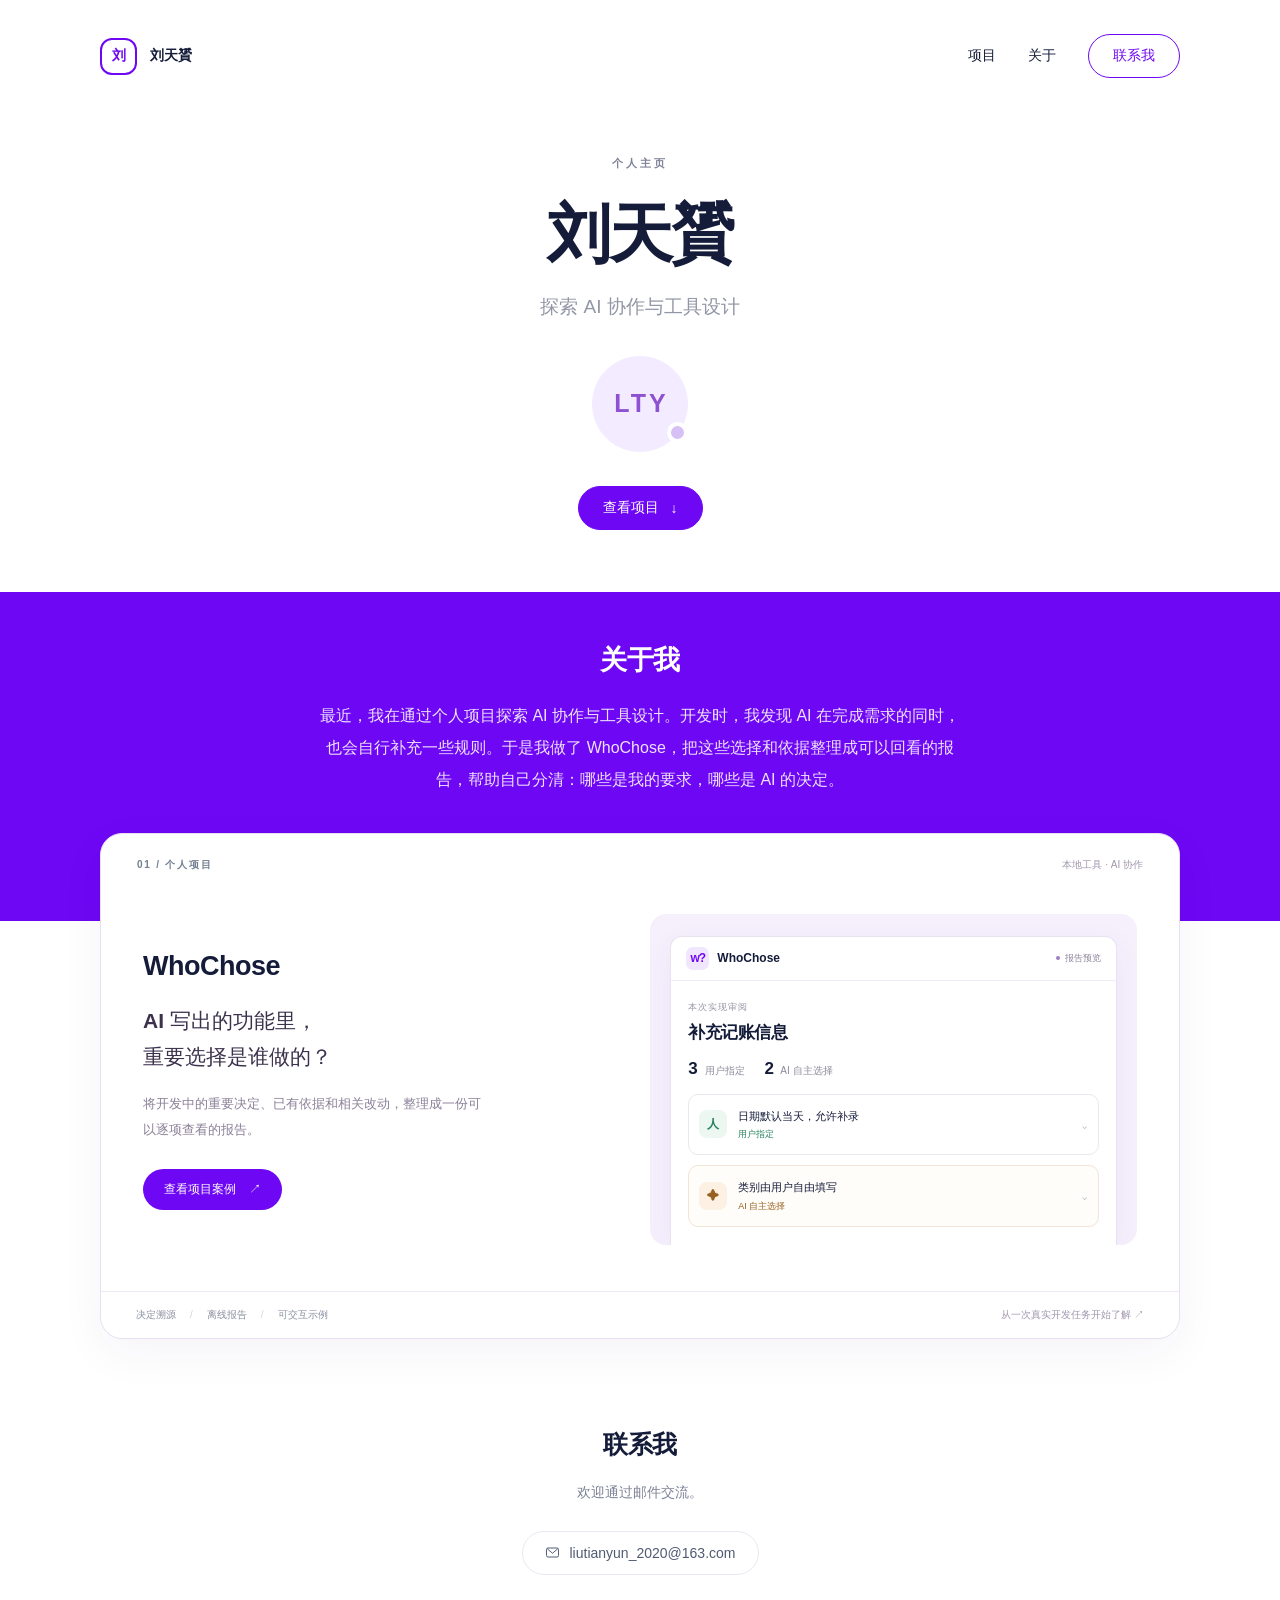
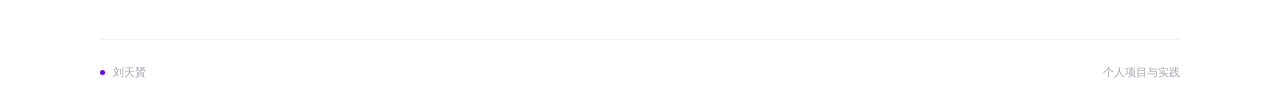
==== index.html @ 303bd534 "Remove redundant case report shortcuts" ====
<!doctype html>
<html lang="zh-CN"><head><meta charset="utf-8">
<meta name="viewport" content="width=device-width,initial-scale=1">
<meta name="description" content="刘天贇的个人项目与实践：探索 AI 协作与工具设计。">
<meta name="theme-color" content="#6e07f3"><title>刘天贇｜个人项目与实践</title>
<style>body{margin:0}[data-portfolio-view][hidden]{display:none!important}
:root{ --purple:#6e07f3; --ink:#141c3a; --muted:#7d8296; --line:#e8eaf1; --soft:#f6f5fb; }
.portfolio-home *{ box-sizing:border-box; }
html{ scroll-behavior:smooth; scroll-padding-top:28px; }
.portfolio-home{ margin:0; background:#fff; color:var(--ink); font-family:Inter,"Segoe UI","Microsoft YaHei",sans-serif; -webkit-font-smoothing:antialiased; }
.portfolio-home a{ color:inherit; text-decoration:none; }
.portfolio-home button{ font:inherit; }
.portfolio-home a:focus-visible{ outline:3px solid #b388ff; outline-offset:6px; }
.portfolio-home .shell{ width:min(1080px,calc(100% - 64px)); margin-inline:auto; }
.portfolio-home .header{ height:112px; display:flex; align-items:center; justify-content:space-between; }
.portfolio-home .identity{ display:flex; align-items:center; gap:13px; font-size:14px; font-weight:600; }
.portfolio-home .mark{ width:37px; height:37px; border:2px solid var(--purple); border-radius:12px; display:grid; place-items:center; color:var(--purple); }
.portfolio-home .mark svg{ width:22px; height:22px; }
.portfolio-home nav{ display:flex; align-items:center; gap:32px; font-size:14px; }
.portfolio-home nav a:not(.pill):hover{ color:var(--purple); }
.portfolio-home .pill{ display:inline-flex; align-items:center; justify-content:center; gap:12px; padding:12px 24px; border:1.5px solid var(--purple); color:var(--purple); border-radius:999px; font-size:14px; font-weight:500; transition:background .18s,color .18s,transform .18s; }
.portfolio-home a.pill:hover{ background:var(--purple); color:#fff; transform:translateY(-2px); }
.portfolio-home .pill.filled{ background:var(--purple); color:#fff; }
.portfolio-home a.pill.filled:hover{ background:#5804c5; }
.portfolio-home .hero{ text-align:center; padding:44px 0 62px; }
.portfolio-home .eyebrow{ font-size:11px; letter-spacing:3px; color:var(--muted); font-weight:600; }
.portfolio-home h1{ margin:25px 0 17px; font-size:clamp(42px,5vw,64px); line-height:1.2; font-weight:720; letter-spacing:-2px; }
.portfolio-home .hero-sub{ margin:0; font-size:19px; line-height:1.8; color:#9296a5; font-weight:400; }
.portfolio-home .portrait{ width:96px; height:96px; margin:32px auto 0; border-radius:50%; background:#f3ebff; display:grid; place-items:center; position:relative; }
.portfolio-home .portrait-initials{ color:#8d51d1; font-size:25px; font-weight:600; letter-spacing:3px; padding-left:3px; }
.portfolio-home .portrait svg{ width:76px; height:76px; color:#b789ef; }
.portfolio-home .portrait::after{ content:""; width:13px; height:13px; background:#d7c0f6; border:4px solid #fff; border-radius:50%; position:absolute; right:0; bottom:9px; box-sizing:content-box; }
.portfolio-home .micro{ color:#969aab; font-size:11px; letter-spacing:1px; }
.portfolio-home .hero-actions{ display:flex; justify-content:center; align-items:center; gap:14px; margin-top:34px; }
.portfolio-home .text-link{ padding:13px 20px; font-size:14px; color:#60667b; }
.portfolio-home .text-link:hover{ color:var(--purple); }
.portfolio-home .about-band{ background:var(--purple); color:#fff; padding:50px 24px 125px; text-align:center; }
.portfolio-home h2{ font-size:27px; line-height:1.4; font-weight:650; margin:0; letter-spacing:-.5px; }
.portfolio-home .band-note{ color:#eee2ff; margin:20px auto 0; max-width:650px; font-size:16px; line-height:2; text-wrap:pretty; }
.portfolio-home .lines{ display:flex; flex-direction:column; gap:11px; }
.portfolio-home .lines span{ display:block; height:8px; border-radius:8px; background:#e9eaf1; }
.portfolio-home .about-band .lines{ width:min(470px,85%); margin:28px auto 0; align-items:center; gap:12px; }
.portfolio-home .about-band .lines span{ height:7px; background:rgba(255,255,255,.24); }
.portfolio-home .projects{ position:relative; margin-top:-88px; }
.portfolio-home .project-card{ border:1px solid var(--line); border-radius:20px; background:white; overflow:hidden; box-shadow:0 12px 38px rgba(20,28,58,.055); }
.portfolio-home .project-top{ display:flex; justify-content:space-between; align-items:center; padding:25px 32px 21px; }
.portfolio-home .project-kicker{ font-size:11px; letter-spacing:2px; font-weight:600; color:var(--purple); }
.portfolio-home .status{ font-size:11px; color:#9296a5; border:1px solid var(--line); border-radius:20px; padding:6px 12px; }
.portfolio-home .project-stage{ padding:18px 72px 0; background:linear-gradient(180deg,#fff 0%,#f7f4fd 100%); }
.portfolio-home .browser{ background:#fff; border:1px solid #e5dff1; border-radius:12px 12px 0 0; box-shadow:0 0 35px rgba(65,27,115,.04); overflow:hidden; }
.portfolio-home .browser-top{ height:35px; display:flex; align-items:center; gap:5px; padding:0 15px; border-bottom:1px solid #eeebf4; }
.portfolio-home .browser-top i{ width:6px; height:6px; background:#ded9e9; border-radius:50%; }
.portfolio-home .address{ width:28%; height:6px; margin:auto; background:#f0edf6; border-radius:5px; transform:translateX(-12px); }
.portfolio-home .media-placeholder{ height:280px; margin:21px; border:1px dashed #d9d0e9; background:#fcfbfe; border-radius:8px; display:flex; flex-direction:column; align-items:center; justify-content:center; gap:14px; color:#a79ab9; }
.portfolio-home .media-placeholder svg{ width:36px; height:36px; color:#b7a3d0; }
.portfolio-home .media-placeholder span{ font-size:13px; letter-spacing:1px; }
.portfolio-home .project-bottom{ padding:34px 40px 36px; display:grid; grid-template-columns:1fr auto; align-items:center; gap:40px; border-top:1px solid #eeebf4; }
.portfolio-home h3{ font-size:25px; font-weight:620; margin:0 0 19px; color:#71768b; }
.portfolio-home .project-bottom .lines{ max-width:420px; gap:10px; }
.portfolio-home .tags{ display:flex; gap:7px; margin-top:22px; }
.portfolio-home .tag{ width:56px; height:20px; border-radius:5px; background:#f2eef9; }
.portfolio-home .inactive-actions{ display:flex; flex-direction:column; align-items:center; gap:13px; }
.portfolio-home button:disabled{ cursor:default; }
.portfolio-home .inactive-actions .pill{ border-color:#e4d8f5; color:#b79bdc; background:#faf7fe; }
.portfolio-home .inactive-caption{ font-size:11px; color:#a6a9b6; }
.portfolio-home .contact{ padding:88px 24px 64px; text-align:center; }
.portfolio-home .contact h2{ font-size:25px; }
.portfolio-home .contact-note{ margin:18px 0 26px; color:var(--muted); font-size:14px; line-height:1.8; }
.portfolio-home .contact .lines{ max-width:280px; align-items:center; margin:24px auto 28px; }
.portfolio-home .contact-links{ display:flex; justify-content:center; gap:10px; flex-wrap:wrap; }
.portfolio-home .contact-item{ display:flex; align-items:center; gap:10px; color:#505b72; font-size:14px; border:1px solid var(--line); border-radius:999px; padding:13px 22px; transition:color .2s,border-color .2s; overflow-wrap:anywhere; }
.portfolio-home a.contact-item:hover{ color:var(--purple); border-color:#d3b8f4; }
.portfolio-home .contact-item svg{ width:15px; height:15px; }
.portfolio-home footer{ border-top:1px solid #f0eff5; display:flex; justify-content:space-between; align-items:center; padding:25px 0; font-size:11px; color:#a2a5b3; }
.portfolio-home .footer-mark{ display:flex; align-items:center; gap:8px; }
.portfolio-home .dot{ width:5px; height:5px; border-radius:50%; background:var(--purple); }
@media (max-width:680px){.portfolio-home .shell{ width:calc(100% - 36px); }
.portfolio-home .header{ height:86px; }
.portfolio-home .identity{ gap:9px; font-size:12px; }
.portfolio-home .mark{ width:31px; height:31px; border-radius:10px; }
.portfolio-home nav{ gap:18px; font-size:12px; }
.portfolio-home nav .pill{ padding:9px 15px; font-size:12px; }
.portfolio-home nav .about-nav{ display:none; }
.portfolio-home .hero{ padding:42px 0 65px; }
.portfolio-home h1{ letter-spacing:-1px; }
.portfolio-home .hero-sub{ font-size:15px; }
.portfolio-home .portrait{ width:84px; height:84px; margin-top:27px; }
.portfolio-home .portrait-initials{ font-size:22px; }
.portfolio-home .portrait svg{ width:65px; height:65px; }
.portfolio-home .about-band{ padding:42px 22px 104px; }
.portfolio-home .band-note{ font-size:14px; line-height:2; margin-top:17px; }
.portfolio-home h2{ font-size:23px; }
.portfolio-home .projects{ margin-top:-64px; }
.portfolio-home .project-card{ border-radius:15px; }
.portfolio-home .project-top{ padding:20px; }
.portfolio-home .project-stage{ padding:12px 18px 0; }
.portfolio-home .media-placeholder{ height:190px; margin:13px; }
.portfolio-home .media-placeholder span{ font-size:11px; }
.portfolio-home .project-bottom{ padding:26px 24px; grid-template-columns:1fr; gap:26px; }
.portfolio-home h3{ font-size:22px; }
.portfolio-home .inactive-actions{ align-items:flex-start; }
.portfolio-home .inactive-caption{ padding-left:8px; }
.portfolio-home .contact{ padding:64px 18px 48px; }
.portfolio-home .contact-item{ padding:10px 13px; }
.portfolio-home footer{ font-size:10px; }

    }
@media (prefers-reduced-motion:reduce){html{ scroll-behavior:auto; }
.portfolio-home .pill{ transition:none; }
 }

  
:root{--wc-purple:#6e07f3;--wc-ink:#141c3a;--wc-text:#646b80;--wc-line:#e9e8f1;--wc-lilac:#f7f4fc;--wc-user:#27835e;--wc-ai:#986020;--wc-radius:22px}
.wc-page{margin:0;background:#fff;color:var(--wc-ink);font-family:Inter,"Segoe UI","Microsoft YaHei",sans-serif;-webkit-font-smoothing:antialiased;line-height:1.6}
.wc-page *,.wc-feature *{box-sizing:border-box}
.wc-page a,.wc-feature a{color:inherit;text-decoration:none}
.wc-page button{font:inherit}
.wc-page button,.wc-page summary{-webkit-tap-highlight-color:transparent}
.wc-page a:focus-visible,.wc-page button:focus-visible,.wc-page summary:focus-visible,.wc-feature a:focus-visible{outline:3px solid #b48bed;outline-offset:5px}
.wc-page h1,.wc-page h2,.wc-page h3,.wc-page p{margin-top:0}
.wc-page h1,.wc-page h2,.wc-page h3{text-wrap:balance}
.wc-page{scroll-behavior:smooth}
.wc-page [hidden]{display:none!important}
.wc-page [id]{scroll-margin-top:30px}
.wc-wrap{width:min(1120px,calc(100% - 80px));margin-inline:auto}
.wc-nav{display:flex;align-items:center;justify-content:space-between;height:100px;gap:24px}
.wc-brand{display:flex;align-items:center;gap:12px;font-size:16px;font-weight:700;line-height:1.2}
.wc-logo{display:inline-flex;align-items:center;justify-content:center;width:43px;height:43px;border:1.7px solid var(--wc-purple);border-radius:14px;color:var(--wc-purple);font-weight:750;font-size:25px;letter-spacing:-3px;font-family:"Segoe UI",sans-serif;flex-shrink:0}
.wc-logo>span{font-size:18px;margin:0 3px 0 2px;transform:translateY(-3px)}
.wc-brand-caption{display:block;margin-top:6px;font-size:10px;letter-spacing:1px;font-weight:400;color:#9094a3}
.wc-nav nav{display:flex;align-items:center;gap:29px;font-size:13px;color:#686e81}
.wc-nav nav a:hover,.wc-link:hover{color:var(--wc-purple)}
.wc-nav .wc-nav-demo{border:1px solid #dfcdf7;border-radius:999px;padding:10px 18px;color:var(--wc-purple)}
.wc-skip{position:fixed;left:20px;top:14px;background:var(--wc-ink);color:white!important;border-radius:8px;z-index:10;clip-path:inset(50%);width:1px;height:1px;overflow:hidden;white-space:nowrap}
.wc-skip:focus{clip-path:none;width:auto;height:auto;padding:12px 20px}
.wc-kicker{display:flex;align-items:center;gap:10px;font-size:11px;font-weight:650;letter-spacing:1.8px;color:#737f91;margin-bottom:24px}
.wc-tiny-line{height:1px;width:27px;background:currentColor}
.wc-case-hero{display:grid;grid-template-columns:1.05fr 1fr;align-items:center;gap:50px;padding-top:74px;padding-bottom:112px}
.wc-hero-copy h1{font-size:clamp(34px,3.7vw,49px);font-weight:730;letter-spacing:-1.9px;line-height:1.45;margin-bottom:22px}
.wc-hero-copy h1>span{color:var(--wc-purple)}
.wc-lead{max-width:440px;color:var(--wc-text);font-size:15px;line-height:1.95;margin-bottom:30px}
.wc-actions{display:flex;align-items:center;gap:26px;flex-wrap:wrap}
.wc-btn{display:inline-flex;justify-content:center;align-items:center;gap:20px;padding:13px 24px;border-radius:999px;font-size:13px;font-weight:550;transition:transform .2s,background .2s}
.wc-page .wc-btn-primary,.wc-feature .wc-btn-primary{background:var(--wc-purple);color:white}
.wc-btn-primary:hover{background:#5806c2!important;transform:translateY(-2px)}
.wc-link{font-size:13px;display:inline-flex;gap:18px;align-items:center}
.wc-meta-tags{display:flex;gap:14px;margin-top:32px;color:#8b8fa0;font-size:11px}
.wc-meta-tags span+span:before{content:"/";color:#d5d4df;margin-right:14px}
.wc-hero-art{position:relative;padding:30px 4px 20px 10px;isolation:isolate}
.wc-hero-art:before{content:"";position:absolute;inset:-15px -35px;background:radial-gradient(ellipse,rgba(110,7,243,.10),rgba(110,7,243,0) 68%);z-index:-2}
.wc-orbit{position:absolute;border:1px solid #eee6fb;border-radius:50%;z-index:-1}
.wc-orbit-one{width:360px;height:360px;top:-10px;right:6px}
.wc-orbit-two{width:440px;height:440px;top:-48px;right:-35px}
.wc-preview{background:white;border:1px solid #e8e2f1;border-radius:17px;box-shadow:0 20px 65px rgba(58,24,109,.09);transform:rotate(-2deg);overflow:hidden}
.wc-preview-top{height:56px;display:flex;align-items:center;justify-content:space-between;padding:0 20px;border-bottom:1px solid #eeecf4;gap:10px}
.wc-preview-brand{display:flex;align-items:center;gap:8px;font-size:12px;font-weight:650;white-space:nowrap}
.wc-mini-mark{width:23px;height:23px;display:inline-grid;place-items:center;background:#f0e7ff;color:var(--wc-purple);border-radius:7px;font-size:12px;font-weight:750;letter-spacing:-1px}
.wc-live-dot{display:flex;align-items:center;gap:5px;font-size:9px;color:#8c849b;white-space:nowrap}
.wc-live-dot:before{content:"";width:4px;height:4px;border-radius:50%;background:#9d7ec6}
.wc-preview-body{padding:27px 24px 20px}
.wc-preview-label{font-size:9px;color:#9893a3;margin-bottom:7px;letter-spacing:1px}
.wc-preview-body h2{font-size:20px;font-weight:650;margin:0 0 18px;letter-spacing:-.5px}
.wc-preview-stats{display:flex;gap:20px;font-size:10px;color:#8e899a;margin-bottom:22px}
.wc-preview-stats b{font-weight:650;font-size:17px;color:var(--wc-ink);margin-right:4px}
.wc-mini-choice{display:flex;gap:11px;align-items:center;padding:15px 12px;border:1px solid #e8e9ef;border-radius:10px;background:#fff}
.wc-mini-choice+ .wc-mini-choice{margin-top:10px}
.wc-mini-choice>div{flex:1;min-width:0}
.wc-mini-choice strong{display:block;font-size:12px;font-weight:550;line-height:1.5}
.wc-mini-choice small{display:block;font-size:9px;color:var(--wc-user);margin-top:4px}
.wc-mini-choice>span:last-child{font-size:13px;color:#a8a5b1}
.wc-mini-choice-ai{background:#fffdf9;border-color:#f0e5d7}
.wc-mini-choice-ai small{color:var(--wc-ai)}
.wc-source-icon{display:inline-grid;place-items:center;width:28px;height:28px;border-radius:8px;flex-shrink:0;font-size:12px;font-weight:600}
.wc-user{background:#edf7f1;color:var(--wc-user)}
.wc-ai{background:#fcf1e3;color:var(--wc-ai)}
.wc-preview-annotation{display:flex;gap:7px;align-items:center;margin-top:18px;font-size:10px;color:#a19aaa}
.wc-preview-annotation>span{color:#b39acd;font-size:17px}
.wc-float-label{display:flex;align-items:center;gap:8px;position:absolute;z-index:1;background:#fff;border:1px solid #e9e4ef;border-radius:999px;padding:9px 15px;font-size:11px;box-shadow:0 6px 22px rgba(33,22,52,.05)}
.wc-float-top{top:0;right:2px;transform:rotate(5deg)}
.wc-float-bottom{bottom:3px;left:-17px;transform:rotate(3deg)}
.wc-dot{display:inline-block;width:6px;height:6px;border-radius:50%;flex-shrink:0}
.wc-user-dot{background:var(--wc-user)}
.wc-ai-dot{background:#c18a43}
.wc-unknown-dot{background:#9ba0ae}
.wc-why-section{background:var(--wc-lilac);padding:90px 0}
.wc-why-grid{display:grid;grid-template-columns:1fr .95fr;gap:110px;align-items:center}
.wc-section-title{font-size:clamp(27px,3vw,37px);line-height:1.55;font-weight:680;letter-spacing:-1px;margin:0 0 24px}
.wc-prose{font-size:14px;color:var(--wc-text);line-height:2}
.wc-prose p{margin-bottom:16px}
.wc-prose .wc-purpose{margin-top:25px;color:var(--wc-purple);font-weight:550}
.wc-choice-map{padding:20px 0}
.wc-map-request{position:relative;padding:25px 28px;background:white;border-radius:15px;border:1px solid #e7dff2;overflow:hidden;box-shadow:0 7px 22px rgba(63,35,102,.025)}
.wc-small-label{font-size:10px;color:#9394a3;letter-spacing:1px;font-weight:550}
.wc-map-request p{font-size:19px;line-height:1.8;margin:12px 0 0;color:#3b3150}
.wc-map-quote-mark{position:absolute;font-family:Georgia,serif;font-size:130px;right:16px;top:-13px;color:#f1ebf8;line-height:1;pointer-events:none}
.wc-map-connector{display:flex;align-items:center;gap:12px;margin-left:25px;font-size:10px;color:#a69ab6;height:51px}
.wc-map-connector>span:first-child{height:51px;width:1px;background:#d8caec}
.wc-map-choices{display:grid;gap:10px}
.wc-map-choices>div{display:flex;align-items:center;gap:10px;padding:15px 18px;border:1px solid #e7e1ef;border-radius:10px;background:#fff;font-size:13px}
.wc-map-choices small{font-size:10px;color:#9691a0;margin-left:auto;white-space:nowrap}
.wc-map-link{display:flex;justify-content:flex-end;gap:15px;margin-top:22px;color:var(--wc-purple)!important;font-size:11px}
.wc-how-section{padding-top:95px;padding-bottom:87px}
.wc-section-heading{display:flex;justify-content:space-between;align-items:flex-end;gap:40px}
.wc-section-heading .wc-section-title{margin-bottom:0}
.wc-section-aside{font-size:13px;line-height:1.9;color:#9294a3;margin-bottom:5px}
.wc-process{display:grid;grid-template-columns:repeat(3,1fr);gap:40px;margin-top:47px}
.wc-step-heading{display:flex;align-items:center;gap:15px;margin-bottom:23px}
.wc-step-number{font-size:11px;color:var(--wc-purple);border:1px solid #e4d7f6;border-radius:50%;height:32px;width:32px;display:grid;place-items:center;flex-shrink:0}
.wc-step-line{height:1px;background:#eeebf4;flex:1}
.wc-step-end{color:#cbb3e9;font-size:21px;margin-left:auto}
.wc-process h3{font-size:18px;font-weight:600;margin-bottom:13px}
.wc-process p{font-size:13px;line-height:1.95;color:var(--wc-text);margin-bottom:19px}
.wc-step-caption{font-size:10px;color:#a09baa;letter-spacing:.5px}
.wc-technical{border-top:1px solid var(--wc-line);border-bottom:1px solid var(--wc-line);margin-top:43px}
.wc-technical summary{display:flex;align-items:center;justify-content:space-between;gap:20px;padding:19px 0;list-style:none;cursor:pointer;color:#858294;font-size:12px}
.wc-technical summary::-webkit-details-marker,.wc-request summary::-webkit-details-marker,.wc-ordinary-item summary::-webkit-details-marker{display:none}
.wc-summary-plus{color:var(--wc-purple);font-size:18px;transition:transform .2s}
.wc-technical[open] .wc-summary-plus{transform:rotate(45deg)}
.wc-technical-grid{display:grid;grid-template-columns:repeat(4,1fr);gap:25px;padding:5px 0 24px}
.wc-technical-grid b{font-size:12px;color:#514663;font-weight:550}
.wc-technical-grid p{font-size:12px;color:#8c8795;line-height:1.8;margin:9px 0 0}
.wc-demo-section{background:#f7f6fa;padding:82px 0 52px}
.wc-demo-heading{text-align:center;max-width:850px;margin-inline:auto}
.wc-demo-heading .wc-kicker{justify-content:center}
.wc-demo-heading .wc-section-title{font-size:clamp(25px,2.8vw,35px);margin-bottom:17px}
.wc-demo-heading .wc-section-title span{color:var(--wc-purple)}
.wc-demo-heading>p:last-child{font-size:13px;color:var(--wc-text);line-height:1.9}
.wc-demo-intro{display:flex;align-items:center;justify-content:space-between;gap:15px;margin-top:43px;margin-bottom:13px}
.wc-real-label{display:flex;align-items:center;gap:7px;font-size:10px;color:#838593}
.wc-demo-shortcut{border:0;color:var(--wc-purple);font-size:11px!important;background:none;padding:9px 0;cursor:pointer;display:flex;align-items:center;gap:13px}
.wc-app{border:1px solid #e0dce9;border-radius:17px;background:#fff;overflow:hidden;box-shadow:0 20px 65px rgba(38,23,66,.055)}
.wc-app-titlebar{display:flex;align-items:center;justify-content:space-between;padding:18px 25px;border-bottom:1px solid #ece9f2;gap:10px}
.wc-app-titlebar .wc-preview-brand{font-size:13px}
.wc-app-divider{color:#cfccd8;font-weight:400;margin:0 4px}
.wc-app-subtitle{font-size:11px;color:#898395;font-weight:400}
.wc-readonly{font-size:10px;color:#9a94a2;border:1px solid #eeeaf3;border-radius:6px;padding:4px 8px;white-space:nowrap}
.wc-app-body{display:grid;grid-template-columns:190px minmax(0,1fr);min-height:540px}
.wc-app-sidebar{padding:30px 18px;background:#fdfcfe;border-right:1px solid #eeebf4}
.wc-app-feature{font-size:13px;font-weight:550;margin-top:12px;margin-bottom:23px}
.wc-app-views{display:grid;gap:7px}
.wc-view-button{width:100%;display:flex;align-items:center;justify-content:space-between;gap:10px;border:0;border-radius:8px;padding:11px 10px;font-size:11px!important;background:transparent;color:#8d859a;cursor:pointer;text-align:left}
.wc-view-button>span{display:flex;align-items:center;gap:9px}
.wc-view-button b{font-size:10px;font-weight:400;opacity:.6}
.wc-view-button.is-active{background:#f1eafa;color:#6320b2}
.wc-view-button:hover{background:#f5f0fb}
.wc-app-legend{display:grid;gap:13px;margin-top:44px;padding:21px 5px 0;border-top:1px solid #eeebf4}
.wc-app-legend>span{font-size:10px;color:#9b95a4;display:flex;align-items:center;gap:8px}
.wc-app-main{padding:24px 28px 20px;min-width:0}
.wc-request{border:1px solid #eee8f5;border-radius:8px;background:#fbf9fe;margin-bottom:23px}
.wc-request summary{list-style:none;display:flex;justify-content:space-between;align-items:center;gap:20px;cursor:pointer;color:#8d7d9f;font-size:11px;padding:12px 15px}
.wc-request summary>span{font-size:15px;transition:transform .2s}
.wc-request[open] summary>span{transform:rotate(180deg)}
.wc-request p{padding:0 15px 13px;color:#7e728f;font-size:12px;line-height:1.9;margin:0}
.wc-app-content-heading{display:flex;align-items:center;justify-content:space-between;margin-bottom:17px;gap:15px}
.wc-app-content-heading h3{font-size:19px;font-weight:600;margin:0}
.wc-app-content-heading>span{font-size:10px;color:#a09ba8}
.wc-filters{display:flex;align-items:center;flex-wrap:wrap;gap:5px;margin-bottom:19px}
.wc-filter{border:1px solid transparent;border-radius:7px;color:#99909f;background:transparent;padding:7px 11px;display:flex;align-items:center;gap:6px;font-size:11px!important;cursor:pointer}
.wc-filter.is-active{border-color:#e5d8f7;background:#f7f1fe;color:#692bad}
.wc-filter:hover{background:#f9f7fc}
.wc-filter-count{font-size:9px;opacity:.6;font-variant-numeric:tabular-nums}
.wc-decisions{display:grid;gap:10px}
.wc-decision{border:1px solid #eae7ef;border-radius:10px;overflow:hidden;background:white;transition:border-color .2s,box-shadow .2s}
.wc-decision.is-open{border-color:#cfbae9;box-shadow:0 3px 14px rgba(65,27,107,.035)}
.wc-decision-toggle{border:0;background:transparent;width:100%;padding:17px 18px;display:flex;align-items:flex-start;gap:12px;text-align:left;color:var(--wc-ink);cursor:pointer}
.wc-decision-copy{flex:1;min-width:0}
.wc-decision-copy strong{display:block;font-size:14px;font-weight:560;line-height:1.7}
.wc-decision-meta{display:flex;align-items:center;gap:12px;margin-top:5px;font-size:10px;color:#a29baa;flex-wrap:wrap}
.wc-origin-user{color:var(--wc-user)}
.wc-origin-ai{color:var(--wc-ai)}
.wc-chevron{color:#b3aabb;margin-top:3px;font-size:16px;transition:transform .2s}
.wc-decision.is-open .wc-chevron{transform:rotate(180deg)}
.wc-decision-details{border-top:1px solid #eee8f4;padding:19px 20px;display:grid;gap:18px;background:#fdfbff;animation:wc-enter .2s ease-out}
.wc-detail-heading{font-size:10px;color:#93859f;font-weight:600;letter-spacing:.5px;margin-bottom:8px}
.wc-detail-body{font-size:13px;color:#6f657d;line-height:1.95;white-space:pre-wrap;overflow-wrap:anywhere}
.wc-evidence{padding:13px 16px;border-left:2px solid #d3bce9;background:#f6f0fc;border-radius:0 6px 6px 0}
.wc-considerations{padding-left:17px;margin:0;display:grid;gap:7px}
.wc-difference{border-top:1px solid #eee8f4;padding-top:14px}
.wc-demo-footnote{font-size:10px;color:#a79ead;line-height:1.8;margin-top:17px}
.wc-app-limitation{display:flex;align-items:flex-start;gap:10px;background:#fffcf5;border-top:1px solid #f1e9d9;padding:15px 25px}
.wc-info-icon{display:inline-grid;place-items:center;border:1px solid #c6ad7d;color:#ac8f5d;border-radius:50%;width:14px;height:14px;font-size:10px;flex-shrink:0;margin-top:3px;font-family:Georgia,serif}
.wc-app-limitation p{font-size:10px;color:#9a886c;margin:0;line-height:1.9}
.wc-app-limitation strong{font-weight:550;margin-right:12px;color:#917b55}
.wc-demo-provenance{font-size:10px;color:#a19aa9;text-align:center;line-height:1.9;margin:18px auto 0;max-width:780px}
.wc-empty{text-align:center;padding:43px 15px;border:1px dashed #e0d8e9;border-radius:10px;background:#fdfbff}
.wc-empty-symbol{width:39px;height:39px;display:grid;place-items:center;border:1px solid #e4dcee;border-radius:50%;margin:0 auto 15px;color:#b6a6c6;font-size:15px}
.wc-empty p{color:#95869f;font-size:12px;margin:0 0 7px}
.wc-empty small{color:#b0a5b9;font-size:10px}
.wc-ordinary-item{border:1px solid #e8e4ef;border-radius:10px;background:#fff;overflow:hidden}
.wc-ordinary-item summary{list-style:none;display:flex;align-items:center;gap:12px;padding:18px;cursor:pointer}
.wc-ordinary-number{font-size:10px;color:#b2a4bf}
.wc-ordinary-item summary>div{flex:1}
.wc-ordinary-item strong{font-size:13px;font-weight:550;color:#6f607e}
.wc-ordinary-item summary p{font-size:11px;color:#a091ad;margin:5px 0 0;line-height:1.9}
.wc-ordinary-detail{font-size:12px;line-height:1.9;color:#8c7b9b;background:#fcfaff;border-top:1px solid #eee8f4;padding:17px 20px}
.wc-noscript{font-size:13px;color:#8b6a3a;text-align:center;padding:20px}
.wc-closing{padding-top:72px;padding-bottom:64px;display:flex;align-items:center;gap:25px}
.wc-closing p{font-size:18px;font-weight:400;color:#a099ad;line-height:1.8;margin:0}
.wc-closing strong{font-weight:550;color:#494054}
.wc-closing .wc-link{margin-left:auto;color:var(--wc-purple)}
.wc-case-footer{border-top:1px solid #eeebf3;padding-top:22px;padding-bottom:27px;display:flex;justify-content:space-between;gap:20px;color:#aaa2b2;font-size:10px}
/* Personal-homepage project feature, scoped to leave personal placeholders alone. */
.wc-feature{border:1px solid #e8e0f1;border-radius:22px;overflow:hidden;background:#fff;box-shadow:0 14px 45px rgba(59,26,101,.05)}
.wc-feature-top{padding:24px 36px 0;display:flex;align-items:center;justify-content:space-between;gap:15px}
.wc-feature-top .wc-kicker{margin:0;font-size:10px}
.wc-feature-type{color:#a197ad;font-size:10px}
.wc-feature-body{display:grid;grid-template-columns:.95fr 1fr;gap:45px;align-items:center;padding:42px 42px 46px}
.wc-feature-name{font-size:37px;font-weight:700;letter-spacing:-1.5px;line-height:1.2;margin:0 0 17px!important;color:var(--wc-ink)}
.wc-feature-heading{font-size:21px;font-weight:550;line-height:1.7;margin:0 0 17px;color:#3c324d;text-wrap:balance}
.wc-feature-copy p{font-size:13px;color:#8b8098;line-height:1.95;margin:0 0 27px;max-width:350px}
.wc-feature .wc-actions{gap:20px}
.wc-feature .wc-btn{font-size:12px;padding:12px 21px;gap:13px}
.wc-feature .wc-link{font-size:11px;gap:8px}
.wc-feature-art{background:#f6f0fd;border-radius:16px;padding:22px 20px 0;overflow:hidden;align-self:stretch;display:flex;align-items:flex-end}
.wc-feature-art .wc-preview{transform:none;width:100%;border-radius:12px 12px 0 0;border-bottom:0;box-shadow:0 8px 30px rgba(71,32,113,.06)}
.wc-feature-art .wc-preview-top{height:44px;padding-inline:15px}
.wc-feature-art .wc-preview-body{padding:20px 17px 18px}
.wc-feature-art .wc-preview-body h2{font-size:17px;margin:0 0 14px}
.wc-feature-art .wc-preview-stats{margin-bottom:15px}
.wc-feature-art .wc-mini-choice{padding:13px 10px}
.wc-feature-art .wc-mini-choice strong{font-size:11px}
.wc-feature-bottom{border-top:1px solid #eee9f4;padding:16px 35px;display:flex;align-items:center;justify-content:space-between;gap:15px;color:#a096ad;font-size:10px}
.wc-feature-bottom .wc-meta-tags{margin:0;font-size:10px}
@keyframes wc-enter{from{opacity:0;transform:translateY(-3px)}to{opacity:1;transform:translateY(0)}}
@media(max-width:1000px){.wc-case-hero{gap:30px}.wc-hero-copy h1{font-size:36px}.wc-why-grid{gap:60px}.wc-orbit-two{width:360px;height:360px;right:-12px;top:-10px}.wc-orbit-one{width:300px;height:300px;right:12px;top:23px}.wc-hero-art{padding-left:0}.wc-float-bottom{left:-10px}.wc-feature-body{gap:25px;padding:35px 30px}.wc-feature-name{font-size:32px}.wc-feature-heading{font-size:18px}.wc-feature .wc-actions{gap:13px}.wc-feature .wc-btn{padding:11px 15px}}
@media(max-width:760px){.wc-wrap{width:calc(100% - 40px)}.wc-nav{height:82px}.wc-nav nav{gap:18px;font-size:11px}.wc-nav nav>a:first-child,.wc-nav nav>a:nth-child(2){display:none}.wc-nav .wc-nav-demo{padding:8px 13px}.wc-logo{width:36px;height:36px;font-size:22px;border-radius:12px}.wc-brand{font-size:14px;gap:10px}.wc-brand-caption{font-size:9px}.wc-case-hero{grid-template-columns:1fr;gap:40px;padding-top:45px;padding-bottom:66px}.wc-hero-copy h1{font-size:clamp(31px,7vw,44px);letter-spacing:-1.3px;line-height:1.5}.wc-kicker{font-size:10px;margin-bottom:20px}.wc-lead{font-size:13px;max-width:480px}.wc-meta-tags{margin-top:25px}.wc-hero-art{width:100%;max-width:430px;margin-inline:auto;padding:20px 13px 15px}.wc-hero-art:before{inset:-8px 0}.wc-orbit-two{width:310px;height:310px;right:0;top:-10px}.wc-orbit-one{width:260px;height:260px;right:30px;top:14px}.wc-float-top{right:12px;top:-2px}.wc-float-bottom{left:0;bottom:-2px}.wc-preview{transform:rotate(-1.4deg)}.wc-float-label{font-size:10px;padding:7px 12px}.wc-why-section{padding:57px 0 50px}.wc-why-grid{grid-template-columns:1fr;gap:22px}.wc-section-title{font-size:28px;margin-bottom:22px;letter-spacing:-.8px}.wc-prose{font-size:13px}.wc-choice-map{max-width:480px;width:100%;margin-inline:auto}.wc-map-request p{font-size:17px}.wc-how-section{padding-top:58px;padding-bottom:55px}.wc-section-heading{display:block}.wc-section-aside{font-size:12px;margin-top:20px}.wc-section-aside br{display:none}.wc-process{grid-template-columns:1fr;gap:28px;margin-top:35px}.wc-process article{display:grid;grid-template-columns:37px 1fr;column-gap:16px}.wc-step-heading{grid-row:1/4;align-items:flex-start;margin:0;position:relative}.wc-step-line{position:absolute;top:42px;width:1px;bottom:-18px;left:16px;height:auto}.wc-step-end{display:none}.wc-process h3{font-size:17px;margin-top:1px;margin-bottom:8px}.wc-process p{font-size:12px;margin-bottom:10px}.wc-technical{margin-top:30px}.wc-technical-grid{grid-template-columns:1fr 1fr;gap:20px}.wc-demo-section{padding-top:55px;padding-bottom:35px}.wc-demo-heading .wc-section-title{font-size:25px;line-height:1.65}.wc-demo-heading .wc-section-title br{display:none}.wc-demo-heading>p:last-child{font-size:12px;max-width:300px;margin-inline:auto}.wc-demo-intro{margin-top:28px}.wc-demo-shortcut{font-size:10px!important;gap:7px}.wc-real-label{font-size:9px}.wc-app{border-radius:13px}.wc-app-titlebar{padding:15px}.wc-app-titlebar .wc-preview-brand{font-size:12px}.wc-app-subtitle,.wc-app-divider{display:none}.wc-readonly{font-size:9px}.wc-app-body{grid-template-columns:1fr}.wc-app-sidebar{padding:18px 16px 12px;border-right:0;border-bottom:1px solid #eee9f4}.wc-app-sidebar>.wc-small-label{display:none}.wc-app-feature{margin:0 0 13px;font-size:12px}.wc-app-views{grid-template-columns:1fr 1fr;gap:10px}.wc-app-legend{display:none}.wc-app-main{padding:18px 14px}.wc-app-content-heading h3{font-size:17px}.wc-request{margin-bottom:20px}.wc-request summary{font-size:10px;padding:11px 12px}.wc-request p{font-size:11px}.wc-filters{gap:2px;justify-content:space-between}.wc-filter{font-size:10px!important;padding:7px 8px;gap:4px}.wc-filter .wc-dot{width:4px;height:4px}.wc-decision-toggle{padding:15px 12px;gap:9px}.wc-source-icon{width:26px;height:26px;font-size:11px}.wc-decision-copy strong{font-size:12px}.wc-decision-meta{font-size:9px;gap:9px}.wc-decision-details{padding:17px 14px}.wc-detail-body{font-size:11px;line-height:2}.wc-evidence{padding:12px}.wc-app-limitation{padding:14px 15px}.wc-app-limitation p{font-size:9px}.wc-app-limitation strong{display:block;margin-bottom:3px}.wc-app-limitation .wc-info-icon{margin-top:2px}.wc-demo-provenance{font-size:9px;margin-top:15px}.wc-closing{padding-top:46px;padding-bottom:39px;gap:15px;flex-wrap:wrap}.wc-closing p{font-size:14px}.wc-closing .wc-link{font-size:11px;margin-top:10px;margin-left:51px}.wc-case-footer{font-size:9px;padding-bottom:20px}.wc-feature-top{padding:22px 23px 0}.wc-feature-type{font-size:9px}.wc-feature-body{grid-template-columns:1fr;padding:28px 24px 0;gap:28px}.wc-feature-name{font-size:33px}.wc-feature-heading{font-size:20px}.wc-feature-copy p{font-size:12px}.wc-feature-art{padding:20px 18px 0;min-height:300px;border-radius:13px 13px 0 0}.wc-feature-art .wc-preview{transform:rotate(-1deg);transform-origin:bottom left}.wc-feature-bottom{padding:17px 23px}.wc-feature-bottom>span{display:none}.wc-feature{border-radius:17px}}
@media(prefers-reduced-motion:reduce){.wc-page{scroll-behavior:auto}.wc-btn,.wc-chevron,.wc-summary-plus{transition:none}.wc-decision-details{animation:none}}
@media(max-width:760px){.wc-prose{font-size:14px}.wc-detail-body{font-size:13px}.wc-decision-copy strong{font-size:13px}.wc-decision-meta{font-size:10px}.wc-filter{font-size:11px!important;min-height:40px}.wc-view-button{min-height:42px}.wc-request p,.wc-ordinary-detail{font-size:13px}}

</style></head><body>
<div class="portfolio-home" data-portfolio-view="home">
  <header class="header shell">
    <a class="identity" href="#home" aria-label="回到首页">
      <span class="mark" aria-hidden="true">刘</span>
      <span>刘天贇</span>
    </a>
    <nav aria-label="主导航"><a href="#project">项目</a><a class="about-nav" href="#about">关于</a><a class="pill" href="#contact">联系我</a></nav>
  </header>
  <main id="home">
    <section class="hero shell" aria-labelledby="intro-title">
      <div class="eyebrow">个人主页</div>
      <h1 id="intro-title">刘天贇</h1>
      <p class="hero-sub">探索 AI 协作与工具设计</p>
      <div class="portrait" aria-hidden="true"><span class="portrait-initials">LTY</span></div>
      <div class="hero-actions"><a class="pill filled" href="#project">查看项目 <span aria-hidden="true">↓</span></a></div>
    </section>
    <section class="about-band" id="about" aria-labelledby="about-title">
      <h2 id="about-title">关于我</h2>
      <p class="band-note">最近，我在通过个人项目探索 AI 协作与工具设计。开发时，我发现 AI 在完成需求的同时，也会自行补充一些规则。于是我做了 WhoChose，把这些选择和依据整理成可以回看的报告，帮助自己分清：哪些是我的要求，哪些是 AI 的决定。</p>
    </section>
    <section class="projects shell" id="project" aria-label="项目展示">
      <article class="wc-feature">
        <div class="wc-feature-top"><p class="wc-kicker">01 / 个人项目</p><span class="wc-feature-type">本地工具 · AI 协作</span></div>
        <div class="wc-feature-body">
          <div class="wc-feature-copy"><h2 class="wc-feature-name">WhoChose</h2><div class="wc-feature-heading">AI 写出的功能里，<br>重要选择是谁做的？</div><p>将开发中的重要决定、已有依据和相关改动，整理成一份可以逐项查看的报告。</p><div class="wc-actions"><a class="wc-btn wc-btn-primary" href="#case">查看项目案例 <span aria-hidden="true">↗</span></a></div></div>
          <div class="wc-feature-art" aria-label="WhoChose 真实报告内容预览"><div class="wc-preview"><div class="wc-preview-top"><span class="wc-preview-brand"><span class="wc-mini-mark">w?</span> WhoChose</span><span class="wc-live-dot">报告预览</span></div><div class="wc-preview-body"><div class="wc-preview-label">本次实现审阅</div><h2>补充记账信息</h2><div class="wc-preview-stats"><span><b>3</b> 用户指定</span><span><b>2</b> AI 自主选择</span></div><div class="wc-mini-choice"><span class="wc-source-icon wc-user">人</span><div><strong>日期默认当天，允许补录</strong><small>用户指定</small></div><span>⌄</span></div><div class="wc-mini-choice wc-mini-choice-ai"><span class="wc-source-icon wc-ai">✦</span><div><strong>类别由用户自由填写</strong><small>AI 自主选择</small></div><span>⌄</span></div></div></div></div>
        </div>
        <div class="wc-feature-bottom"><div class="wc-meta-tags"><span>决定溯源</span><span>离线报告</span><span>可交互示例</span></div><span>从一次真实开发任务开始了解 ↗</span></div>
      </article>
    </section>
    <section class="contact" id="contact" aria-labelledby="contact-title">
      <h2 id="contact-title">联系我</h2>
      <p class="contact-note">欢迎通过邮件交流。</p>
      <div class="contact-links">
        <a class="contact-item" href="mailto:liutianyun_2020@163.com"><svg viewBox="0 0 20 20" fill="none" stroke="currentColor" stroke-width="1.3" aria-hidden="true"><rect x="2" y="4" width="16" height="12" rx="2"/><path d="m3 5 7 6 7-6"/></svg><span>liutianyun_2020@163.com</span></a>
      </div>
    </section>
  </main>
  <footer class="shell"><span class="footer-mark"><span class="dot" aria-hidden="true"></span>刘天贇</span><span>个人项目与实践</span></footer>
</div>
<div class="wc-page" id="case" data-portfolio-view="case" hidden>
  <a class="wc-skip" href="#main">跳到正文</a>
  <header class="wc-nav wc-wrap">
    <a class="wc-brand" href="#project" aria-label="返回个人主页的项目部分"><span class="wc-logo" aria-hidden="true">w<span>?</span></span><span>WhoChose<span class="wc-brand-caption">项目案例</span></span></a>
  </header>
  <main id="main">
    <section class="wc-case-hero wc-wrap" aria-labelledby="case-title">
      <div class="wc-hero-copy">
        <p class="wc-kicker"><span class="wc-tiny-line"></span> SELECTED PROJECT / 01</p>
        <h1 id="case-title">看见 AI 编程中的<br><span>重要选择与依据。</span></h1>
        <p class="wc-lead">WhoChose 将开发中的重要决定、已有依据和相关改动，整理成一份可以逐项查看的报告。</p>
        <div class="wc-actions"><a class="wc-btn wc-btn-primary" href="#demo">试着审阅一次 <span aria-hidden="true">↗</span></a><a class="wc-link" href="https://github.com/a853255726-liu/Who-Chose" target="_blank" rel="noopener noreferrer">查看 GitHub 源码 <span aria-hidden="true">↗</span></a></div>
      </div>
      <div class="wc-hero-art" aria-label="WhoChose 报告预览，3 项用户指定、2 项 AI 自主选择">
        <div class="wc-orbit wc-orbit-one"></div><div class="wc-orbit wc-orbit-two"></div>
        <div class="wc-preview">
          <div class="wc-preview-top"><span class="wc-preview-brand"><span class="wc-mini-mark">w?</span> WhoChose</span><span class="wc-live-dot">报告预览</span></div>
          <div class="wc-preview-body">
            <div class="wc-preview-label">本次实现审阅</div><h2>补充记账信息</h2>
            <div class="wc-preview-stats"><span><b>3</b> 用户指定</span><span><b>2</b> AI 自主选择</span></div>
            <div class="wc-mini-choice"><span class="wc-source-icon wc-user">人</span><div><strong>日期默认当天，允许补录</strong><small>用户指定</small></div><span>⌄</span></div>
            <div class="wc-mini-choice wc-mini-choice-ai"><span class="wc-source-icon wc-ai">✦</span><div><strong>类别由用户自由填写</strong><small>AI 自主选择</small></div><span>⌄</span></div>
            <div class="wc-preview-annotation"><span>↳</span> 同一个功能，不同来源的选择。</div>
          </div>
        </div>
        <span class="wc-float-label wc-float-top"><i class="wc-dot wc-user-dot"></i> 你的要求</span>
        <span class="wc-float-label wc-float-bottom"><i class="wc-dot wc-ai-dot"></i> AI 补充的规则</span>
      </div>
    </section>

    <section class="wc-why-section" id="why" aria-labelledby="why-title">
      <div class="wc-wrap wc-why-grid">
        <div>
          <p class="wc-kicker">01 / 为什么做</p>
          <h2 class="wc-section-title" id="why-title">功能做出来了，<br>里面的选择是谁做的？</h2>
          <div class="wc-prose"><p>AI 能很快把一个需求变成可运行的功能。但从需求到实现，中间还有许多选择：日期采用什么格式？类别怎样填写？旧数据如何处理？</p><p>有些来自用户的明确要求，有些由 AI 补充。只看最终结果，很难分清这些选择的来源，也容易忽略它们带来的影响。</p><p class="wc-purpose">我想让这些选择更容易被看见。</p></div>
        </div>
        <div class="wc-choice-map" aria-label="从一条需求到多个实现选择的示意">
          <div class="wc-map-request"><span class="wc-small-label">一句需求</span><p>“增加消费日期；<br>类别作为可选字段。”</p><span class="wc-map-quote-mark" aria-hidden="true">“</span></div>
          <div class="wc-map-connector" aria-hidden="true"><span></span><span>实现时，还要决定</span></div>
          <div class="wc-map-choices">
            <div><i class="wc-dot wc-user-dot"></i><span>日期默认当天</span><small>用户指定</small></div>
            <div><i class="wc-dot wc-ai-dot"></i><span>是否允许未来日期</span><small>AI 自主选择</small></div>
            <div><i class="wc-dot wc-ai-dot"></i><span>分类使用自由文本</span><small>AI 自主选择</small></div>
          </div>
        </div>
      </div>
    </section>

    <section class="wc-how-section wc-wrap" id="how" aria-labelledby="how-title">
      <div class="wc-section-heading"><div><p class="wc-kicker">02 / 我做了什么</p><h2 class="wc-section-title" id="how-title">让选择有出处，<br>让过程可以回看。</h2></div><p class="wc-section-aside">从开发开始，到交付之后，<br>把散落的信息整理成一条清晰的线。</p></div>
      <div class="wc-process">
        <article><div class="wc-step-heading"><span class="wc-step-number">01</span><span class="wc-step-line"></span></div><h3>保留开发的起点</h3><p>在开发开始时，保留一份检查起点。之后对照实际改动，分清本次任务改变了什么。</p><span class="wc-step-caption">从“改了什么”开始</span></article>
        <article><div class="wc-step-heading"><span class="wc-step-number">02</span><span class="wc-step-line"></span></div><h3>把选择和依据连起来</h3><p>结合用户要求、开发记录和相关代码，整理重要选择的来源。依据不足时，保留来源未确定。</p><span class="wc-step-caption">看见“由谁提出”</span></article>
        <article><div class="wc-step-heading"><span class="wc-step-number">03</span><span class="wc-step-end">↗</span></div><h3>生成可以回看的报告</h3><p>按功能组织内容，突出重要决定，收起普通调整。报告保存在本地，可以离线打开和逐项查看。</p><span class="wc-step-caption">回到“为什么这样做”</span></article>
      </div>
      <details class="wc-technical"><summary><span>想了解一点实现细节？</span><span class="wc-summary-plus" aria-hidden="true">＋</span></summary><div class="wc-technical-grid"><div><b>Hook + Skills</b><p>在开发过程中收集有依据的要求，并整理实现中的重要选择。</p></div><div><b>MCP + SQLite</b><p>提供记录与查询入口，将决定、来源和版本关联保存在本地。</p></div><div><b>文件变化对照</b><p>将选择与本次实际改动关联，保留未读取和未说明的范围。</p></div><div><b>离线 HTML</b><p>把记录组织成可筛选、可展开的单文件报告。</p></div></div></details>
    </section>

    <section class="wc-demo-section" id="demo" aria-labelledby="demo-title">
      <div class="wc-wrap">
        <div class="wc-demo-heading"><p class="wc-kicker">03 / 体验示例</p><h2 class="wc-section-title" id="demo-title">让 AI 给记账工具增加日期和分类，<br><span>它还会自己决定什么？</span></h2><p>看一个实际开发案例，分清哪些是用户的要求，哪些是 AI 补充的规则。</p></div>
        <div class="wc-demo-intro"><span class="wc-real-label"><i class="wc-dot wc-user-dot"></i> 真实任务报告</span></div>
        <div class="wc-app" id="review-demo">
          <div class="wc-app-titlebar"><span class="wc-preview-brand"><span class="wc-mini-mark">w?</span> WhoChose <span class="wc-app-divider">/</span><span class="wc-app-subtitle">本次实现审阅</span></span><span class="wc-readonly">◉ 只读示例</span></div>
          <div class="wc-app-body">
            <aside class="wc-app-sidebar" aria-label="示例内容切换"><div class="wc-small-label">本次功能</div><div class="wc-app-feature">补充记账信息</div><div class="wc-app-views"><button type="button" class="wc-view-button is-active" data-action="view" data-view="decisions" aria-pressed="true"><span><span aria-hidden="true">▤</span> 重要决定</span><b>5</b></button><button type="button" class="wc-view-button" data-action="view" data-view="ordinary" aria-pressed="false"><span><span aria-hidden="true">☷</span> 其他调整</span><b>3</b></button></div><div class="wc-app-legend"><span><i class="wc-dot wc-user-dot"></i> 用户要求 / 确认</span><span><i class="wc-dot wc-ai-dot"></i> AI 自主选择</span><span><i class="wc-dot wc-unknown-dot"></i> 来源未确定</span></div></aside>
            <div class="wc-app-main">
              <details class="wc-request"><summary>这次提出了什么要求？ <span aria-hidden="true">⌄</span></summary><p id="demo-request"></p></details>
              <div class="wc-app-content-heading"><h3 id="demo-view-title">重要决定</h3><span id="demo-count" aria-live="polite">5 项决定</span></div>
              <div class="wc-filters" id="demo-filters" role="group" aria-label="按决定来源筛选"></div>
              <div id="demo-list" class="wc-decisions"></div>
              <div class="wc-demo-footnote" id="demo-footnote">点击一项决定，查看它的来源与具体影响。</div>
            </div>
          </div>
        </div>
        <p class="wc-demo-provenance">选择与用户要求来自原报告；普通调整经过精简。AI 选择的设计考量为本页事后补充说明。</p>
        <noscript><p class="wc-noscript">交互示例需要启用 JavaScript。上方仍可阅读项目介绍。</p></noscript>
      </div>
    </section>
    <section class="wc-closing wc-wrap"><span class="wc-logo" aria-hidden="true">w<span>?</span></span><p>让重要的选择，<br><strong>留下一条可以回看的线索。</strong></p><a class="wc-link" href="#project">返回个人主页 <span aria-hidden="true">↗</span></a></section>
  </main>
  <footer class="wc-case-footer wc-wrap"><span>WhoChose / 项目案例</span><a href="#main">回到顶部 ↑</a></footer>
</div>
<noscript><style>[data-portfolio-view][hidden]{display:block!important}</style></noscript>
<script>/* Choices come from the supplied report. AI design considerations were added retrospectively for this website. */
window.WHOCHOSE_DEMO = {
  "feature": "补充记账信息",
  "request": "增加消费日期；类别作为可选字段。日期默认当天、允许补录，类别允许留作“未分类”。日期无效时不保存；旧记录仍可读取；旧记录缺失日期时显示“日期未知”，不补造历史。",
  "counts": {
    "USER_SPECIFIED": 3,
    "AI_SUPPLEMENTED": 2,
    "UNKNOWN": 0
  },
  "status": "COMPLETED_WITH_GAPS",
  "baselineState": "PARTIAL_BASELINE",
  "choices": [
    {
      "id": "choice-1",
      "title": "消费日期默认本机当天，允许补录，无效日期不保存",
      "source": "USER_SPECIFIED",
      "label": "用户指定",
      "reason": "依据你明确提出的要求实现。",
      "impact": "根据实现推断：新增记录保存消费日期，省略时使用本次录入的本机当天日期；可通过 --date 补录其他消费日。无效日期在预览前报错，不写账本。预览和记录提示展示日期。",
      "evidence": "用户原话：“增加消费日期；类别作为可选字段。建议日期默认当天、允许补录，类别允许留作“未分类”\n日期无效时不保存；旧记录仍可读取；旧记录缺失日期时显示“日期未知”，不补造历史”",
      "difference": "相较于必须手输日期，默认当天可直接录入，补录时可覆盖；相较于只有金额备注，新记录保留消费日供核对。",
      "rationaleOrigin": "MISSING"
    },
    {
      "id": "choice-2",
      "title": "类别可选，留空显示未分类",
      "source": "USER_SPECIFIED",
      "label": "用户指定",
      "reason": "依据你明确提出的要求实现。",
      "impact": "根据实现推断：新增记录可填写类别，省略或空白为未分类；保存前预览、正常列表、回收站和记录核对提示均展示类别。",
      "evidence": "用户原话：“增加消费日期；类别作为可选字段。建议日期默认当天、允许补录，类别允许留作“未分类”\n日期无效时不保存；旧记录仍可读取；旧记录缺失日期时显示“日期未知”，不补造历史”",
      "difference": "相较于强制指定类别，不填写也可保存；相较于只有备注，可单独保留类别信息。",
      "rationaleOrigin": "MISSING"
    },
    {
      "id": "choice-3",
      "title": "旧记录缺日期显示日期未知，不补写历史",
      "source": "USER_SPECIFIED",
      "label": "用户指定",
      "reason": "依据你明确提出的要求实现。",
      "impact": "根据实现推断：旧记录缺日期或类别仍可读取，分别显示日期未知和未分类；读取、删除、恢复和新增其他记录均不补写旧字段，保留原编号、其他字段和顺序。",
      "evidence": "用户原话：“增加消费日期；类别作为可选字段。建议日期默认当天、允许补录，类别允许留作“未分类”\n日期无效时不保存；旧记录仍可读取；旧记录缺失日期时显示“日期未知”，不补造历史”",
      "difference": "相较于回填当天，不会将录入时间冒充历史消费时间；相较于强制迁移，可继续使用旧账本。",
      "rationaleOrigin": "MISSING"
    },
    {
      "id": "choice-4",
      "title": "日期使用 YYYY-MM-DD，校验日历有效性，不限制未来日期",
      "source": "AI_SUPPLEMENTED",
      "label": "AI 自主选择",
      "reason": "统一输入格式，减少日期歧义；校验真实日期，同时保留录入有效日期的自由。",
      "impact": "根据实现推断：输入仅接受 YYYY-MM-DD 纯日期，无效日、紧凑日期、周日期或时刻会报错；有效未来日期可录入。账本已有无效日期或非文本类别时报错停止操作，不覆盖文件；缺失字段仍兼容。",
      "evidence": "",
      "difference": "相较于宽松解析多种日期格式，固定输入格式且不含时刻；相较于只允许过去日期，未增加未来日期限制。已有无效新字段不被静默替换成当天。",
      "rationaleOrigin": "RETROSPECTIVE",
      "reasonLabel": "设计考量 · 事后补充",
      "considerations": [
        "固定为 YYYY-MM-DD，让输入和展示保持一致，也避免月、日顺序混淆。",
        "校验真实的日历日期，防止不存在的日期进入账本。",
        "将日期是否合法与是否允许未来日期分开，避免额外限制用户输入；代价是未来误填需要用户自行核对。"
      ]
    },
    {
      "id": "choice-5",
      "title": "类别由用户手动填写自由文本，不自动分类",
      "source": "AI_SUPPLEMENTED",
      "label": "AI 自主选择",
      "reason": "让用户直接使用自己的分类方式，先保持录入灵活、操作简单。",
      "impact": "根据实现推断：--category 接受自由文本，去首尾空格后保存，无预设列表，也不根据备注自动推断类别。",
      "evidence": "",
      "difference": "相较于固定列表或自动分类，用户自己填写，可能出现同义但不同文字的类别。",
      "rationaleOrigin": "RETROSPECTIVE",
      "reasonLabel": "设计考量 · 事后补充",
      "considerations": [
        "无需先维护分类列表，填写一笔记录时可以直接输入。",
        "容纳不同人的分类习惯，保留临时或少见的分类名称。",
        "去掉首尾空格减少意外差异；代价是近义分类仍可能并存，后续统计需要统一名称。"
      ]
    }
  ],
  "ordinary": [
    {
      "name": "测试验证",
      "summary": "补充日期、类别、无效输入和旧记录兼容测试。原报告记录了 24 项测试通过，使用合成的临时账本。",
      "detail": "覆盖当天日期默认、补录、类别空值、无效日期不写入、旧记录不补写及原重复规则保持。这是原报告中的执行摘要。"
    },
    {
      "name": "内部整理",
      "summary": "统一金额与展示文本的处理，保持已有的重复提醒行为。",
      "detail": "重复提醒继续比较金额和去掉首尾空格的备注，日期和类别不参与匹配；旧记录仍然兼容。"
    },
    {
      "name": "使用说明",
      "summary": "补充日期和类别的用法、兼容边界，更新过时说明。",
      "detail": "列表保留原顺序；这次任务没有增加排序、筛选或旧记录编辑。"
    }
  ]
};

'use strict';
(() => {
  const data = window.WHOCHOSE_DEMO;
  const app = document.getElementById('review-demo');
  if (!app || !data) return;
  const state = {view: 'decisions', filter: 'all', expanded: 'choice-1'};
  const filters = [
    {key:'all', label:'全部', count:data.choices.length},
    {key:'USER_SPECIFIED', label:'用户', count:data.counts.USER_SPECIFIED, dot:'user'},
    {key:'AI_SUPPLEMENTED', label:'AI', count:data.counts.AI_SUPPLEMENTED, dot:'ai'},
    {key:'UNKNOWN', label:'未确定', count:data.counts.UNKNOWN, dot:'unknown'}
  ];
  const $ = id => document.getElementById(id);
  const element = (tag, className, text) => {
    const node = document.createElement(tag);
    if (className) node.className = className;
    if (text !== undefined) node.textContent = text;
    return node;
  };
  const actionButton = (className, action, text) => {
    const node = element('button', className, text);
    node.type = 'button'; node.dataset.action = action; return node;
  };
  const detailSection = (heading, content, className = '') => {
    const section = element('div', className);
    section.append(element('div', 'wc-detail-heading', heading), content);
    return section;
  };
  function choiceCard(choice) {
    const open = state.expanded === choice.id;
    const user = choice.source === 'USER_SPECIFIED';
    const article = element('article', 'wc-decision' + (open ? ' is-open' : ''));
    const toggle = actionButton('wc-decision-toggle', 'choice');
    toggle.dataset.id = choice.id;
    toggle.id = 'toggle-' + choice.id;
    toggle.setAttribute('aria-expanded', String(open));
    toggle.setAttribute('aria-controls', 'details-' + choice.id);
    const sourceIcon = element('span', 'wc-source-icon ' + (user ? 'wc-user' : 'wc-ai'), user ? '人' : '✦');
    sourceIcon.setAttribute('aria-hidden', 'true');
    const copy = element('span', 'wc-decision-copy');
    copy.append(element('strong', '', choice.title));
    const meta = element('span', 'wc-decision-meta');
    meta.append(element('span', user ? 'wc-origin-user' : 'wc-origin-ai', choice.label), element('span', '', user ? '有用户原话' : '设计考量 · 事后补充'));
    copy.append(meta);
    const chevron = element('span', 'wc-chevron', '⌄');
    chevron.setAttribute('aria-hidden', 'true');
    toggle.append(sourceIcon, copy, chevron);
    const details = element('div', 'wc-decision-details');
    details.id = 'details-' + choice.id;
    details.hidden = !open;
    details.setAttribute('role', 'region');
    details.setAttribute('aria-labelledby', toggle.id);
    details.append(detailSection('实现后的行为', element('div', 'wc-detail-body', choice.impact.replace(/^根据实现推断：/, ''))));
    if (user) {
      details.append(detailSection('当时的用户要求', element('div', 'wc-detail-body wc-evidence', choice.evidence)));
    } else {
      const list = element('ul', 'wc-detail-body wc-considerations');
      for (const consideration of choice.considerations ?? [choice.reason]) list.append(element('li', '', consideration));
      details.append(detailSection(choice.reasonLabel || '设计考量 · 事后补充', list));
    }
    details.append(detailSection('这个选择意味着什么', element('div', 'wc-detail-body', choice.difference), 'wc-difference'));
    article.append(toggle, details);
    return article;
  }
  function ordinaryCard(change, index) {
    const details = element('details', 'wc-ordinary-item');
    const summary = element('summary');
    const content = element('div');
    content.append(element('strong', '', change.name), element('p', '', change.summary));
    const arrow = element('span', 'wc-chevron', '⌄');
    arrow.setAttribute('aria-hidden', 'true');
    summary.append(element('span', 'wc-ordinary-number', String(index + 1).padStart(2, '0')), content, arrow);
    details.append(summary, element('div', 'wc-ordinary-detail', change.detail));
    return details;
  }
  function render() {
    const decisions = state.view === 'decisions';
    document.querySelectorAll('[data-action="view"]').forEach(button => {
      const selected = button.dataset.view === state.view;
      button.classList.toggle('is-active', selected);
      button.setAttribute('aria-pressed', String(selected));
    });
    $('demo-view-title').textContent = decisions ? '重要决定' : '其他调整';
    $('demo-filters').hidden = !decisions;
    $('demo-filters').replaceChildren(...filters.map(filter => {
      const button = actionButton('wc-filter' + (state.filter === filter.key ? ' is-active' : ''), 'filter');
      button.dataset.filter = filter.key;
      button.setAttribute('aria-pressed', String(state.filter === filter.key));
      if (filter.dot) {
        const dot = element('i', 'wc-dot wc-' + filter.dot + '-dot');
        dot.setAttribute('aria-hidden', 'true'); button.append(dot);
      }
      button.append(element('span', '', filter.label), element('span', 'wc-filter-count', String(filter.count)));
      return button;
    }));
    if (decisions) {
      const shown = data.choices.filter(choice => state.filter === 'all' || choice.source === state.filter);
      $('demo-count').textContent = shown.length + ' 项决定';
      $('demo-list').replaceChildren(...shown.map(choiceCard));
      if (!shown.length) {
        const empty = element('div', 'wc-empty');
        empty.append(element('div', 'wc-empty-symbol', '?'), element('p', '', '这份报告中，没有来源未确定的决定。'), element('small', '', '切换其他来源，继续查看这次开发中的选择。'));
        $('demo-list').append(empty);
      }
      $('demo-footnote').textContent = '点击一项决定查看详情。行为描述来自原报告的代码分析，不等同于运行验证。';
    } else {
      $('demo-count').textContent = data.ordinary.length + ' 组调整';
      $('demo-list').replaceChildren(...data.ordinary.map(ordinaryCard));
      $('demo-footnote').textContent = '普通调整按内容归组；以下文字据原报告精简，点击可继续查看。';
    }
  }
  document.addEventListener('click', event => {
    const button = event.target.closest('button[data-action]');
    if (!button) return;
    const action = button.dataset.action;
    let focusSelector = null;
    if (action === 'filter') {
      state.filter = button.dataset.filter;
      state.expanded = null;
      focusSelector = '[data-action="filter"][data-filter="' + state.filter + '"]';
    } else if (action === 'choice') {
      state.expanded = state.expanded === button.dataset.id ? null : button.dataset.id;
      focusSelector = '#toggle-' + button.dataset.id;
    } else if (action === 'view') {
      state.view = button.dataset.view;
    } else return;
    render();
    if (focusSelector) document.querySelector(focusSelector)?.focus({preventScroll:true});
  });
  $('demo-request').textContent = data.request;
  render();
})();


(() => {
  const home = document.querySelector('[data-portfolio-view="home"]');
  const project = document.querySelector('[data-portfolio-view="case"]');
  const homeAnchors = new Set(['', 'home', 'project', 'about', 'contact']);
  function route() {
    const anchor = location.hash.slice(1);
    const showHome = homeAnchors.has(anchor);
    home.hidden = !showHome;
    project.hidden = showHome;
    document.title = showHome ? '刘天贇｜个人项目与实践' : 'WhoChose｜刘天贇的个人项目';
    requestAnimationFrame(() => {
      const destination = document.getElementById(anchor);
      if (destination && !destination.closest('[data-portfolio-view][hidden]')) {
        destination.scrollIntoView({block:'start', behavior:'instant'});
      } else window.scrollTo({top:0, behavior:'instant'});
    });
  }
  window.addEventListener('hashchange', route);
  route();
})();
</script></body></html>
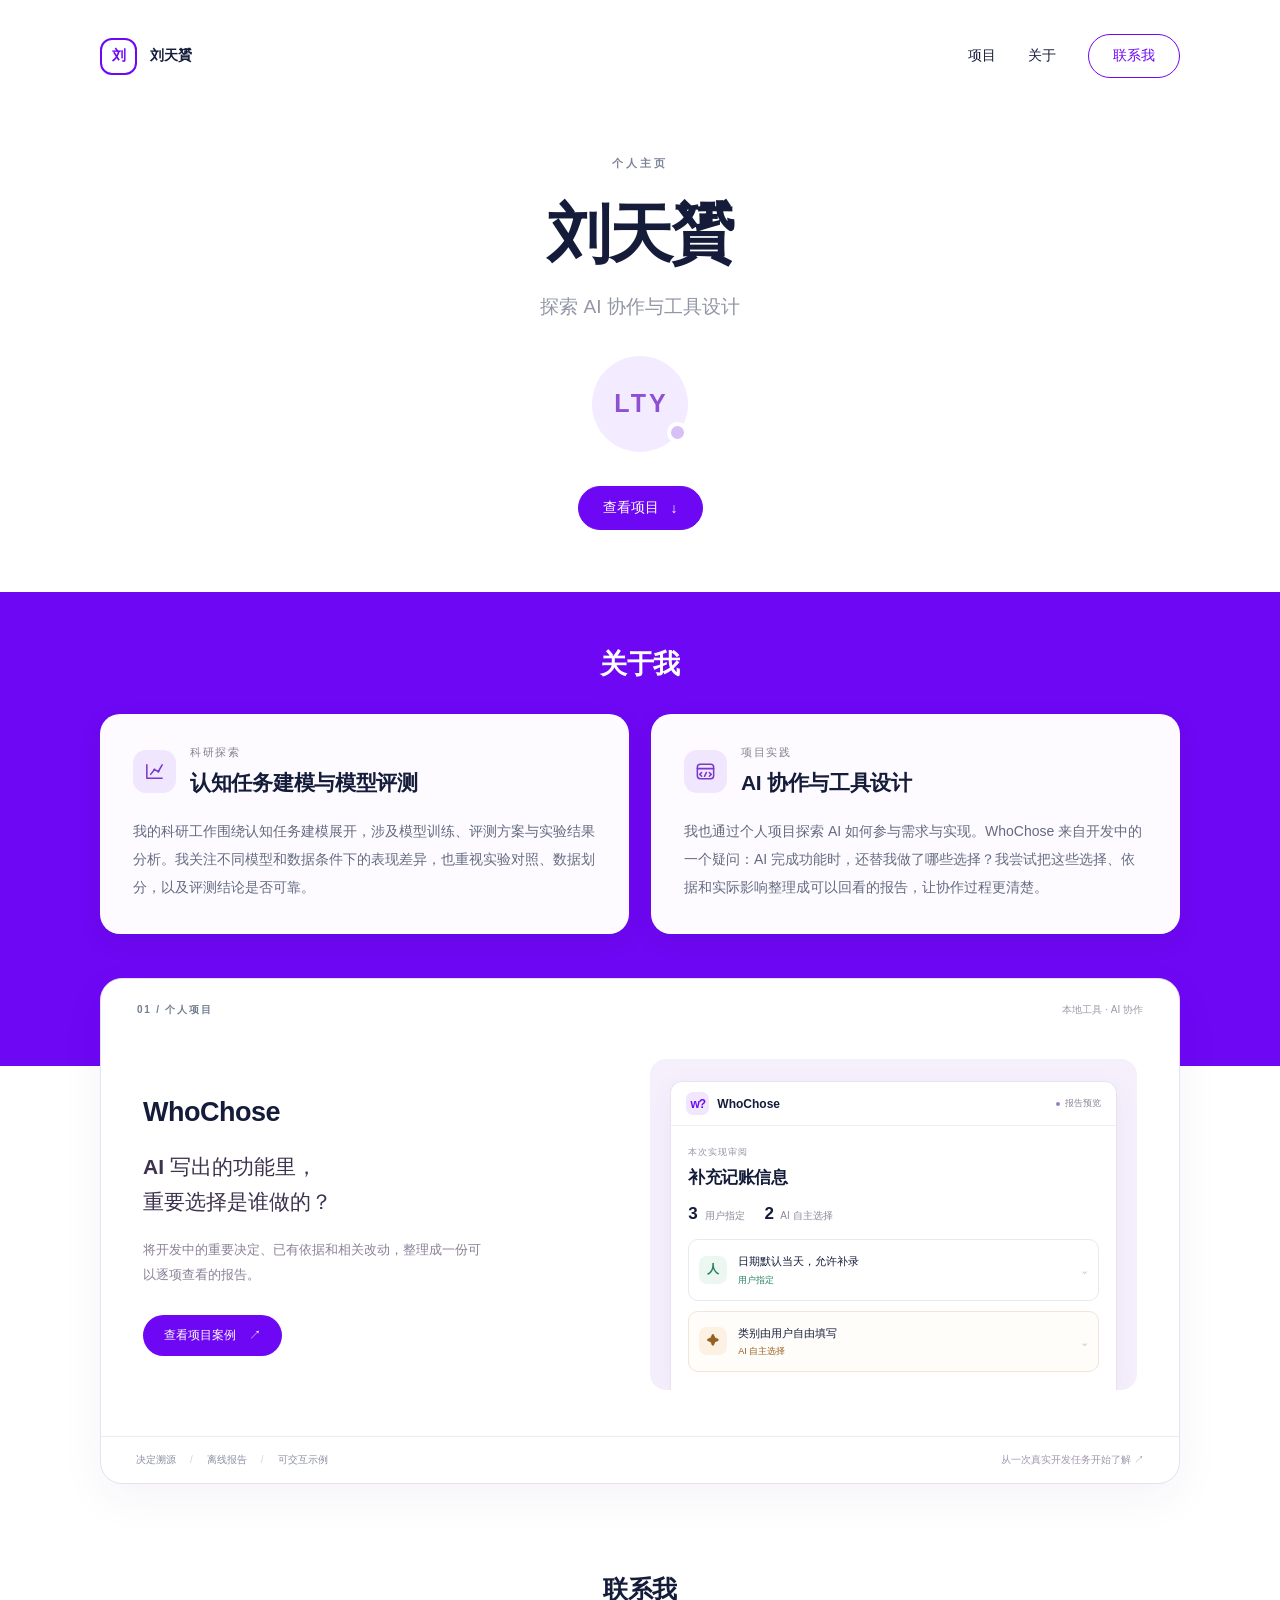
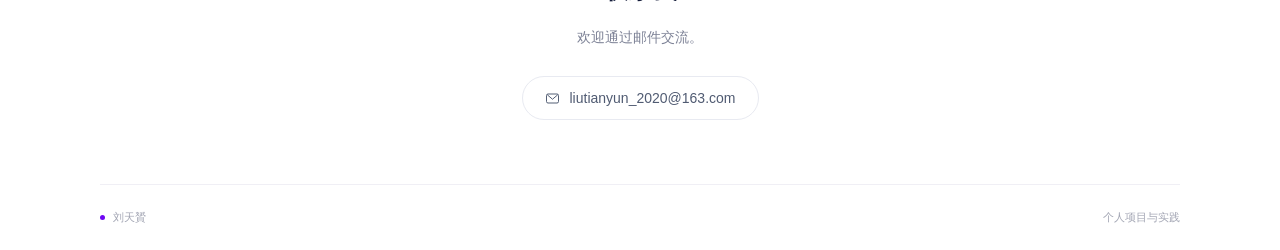
==== commit 177eda24: "Separate research and project practice in personal introduction" ====
--- a/index.html
+++ b/index.html
@@ -34,9 +34,17 @@
 .portfolio-home .hero-actions{ display:flex; justify-content:center; align-items:center; gap:14px; margin-top:34px; }
 .portfolio-home .text-link{ padding:13px 20px; font-size:14px; color:#60667b; }
 .portfolio-home .text-link:hover{ color:var(--purple); }
-.portfolio-home .about-band{ background:var(--purple); color:#fff; padding:50px 24px 125px; text-align:center; }
+.portfolio-home .about-band{ background:var(--purple); color:#fff; padding:54px 24px 132px; text-align:center; }
 .portfolio-home h2{ font-size:27px; line-height:1.4; font-weight:650; margin:0; letter-spacing:-.5px; }
 .portfolio-home .band-note{ color:#eee2ff; margin:20px auto 0; max-width:650px; font-size:16px; line-height:2; text-wrap:pretty; }
+.portfolio-home .about-grid{ display:grid; grid-template-columns:repeat(2,minmax(0,1fr)); gap:22px; width:min(1080px,100%); margin:30px auto 0; text-align:left; }
+.portfolio-home .about-card{ background:#fdfbff; color:var(--ink); border:1px solid rgba(255,255,255,.7); border-radius:20px; padding:30px 32px 32px; box-shadow:0 8px 24px rgba(41,7,95,.08); }
+.portfolio-home .about-card-head{ display:flex; align-items:center; gap:14px; margin-bottom:19px; }
+.portfolio-home .about-icon{ display:grid; place-items:center; width:43px; height:43px; flex-shrink:0; border-radius:13px; background:#f0e7ff; color:#7938cb; }
+.portfolio-home .about-icon svg{ width:23px; height:23px; }
+.portfolio-home .about-label{ display:block; color:#848091; font-size:11px; letter-spacing:1.6px; margin-bottom:7px; }
+.portfolio-home .about-card h3{ color:var(--ink); font-size:21px; font-weight:650; line-height:1.5; margin:0; letter-spacing:-.3px; }
+.portfolio-home .about-card p{ color:#646b80; font-size:14px; line-height:2; margin:0; text-wrap:pretty; }
 .portfolio-home .lines{ display:flex; flex-direction:column; gap:11px; }
 .portfolio-home .lines span{ display:block; height:8px; border-radius:8px; background:#e9eaf1; }
 .portfolio-home .about-band .lines{ width:min(470px,85%); margin:28px auto 0; align-items:center; gap:12px; }
@@ -87,7 +95,14 @@
 .portfolio-home .portrait{ width:84px; height:84px; margin-top:27px; }
 .portfolio-home .portrait-initials{ font-size:22px; }
 .portfolio-home .portrait svg{ width:65px; height:65px; }
-.portfolio-home .about-band{ padding:42px 22px 104px; }
+.portfolio-home .about-band{ padding:42px 18px 104px; }
+.portfolio-home .about-grid{ grid-template-columns:1fr; gap:16px; margin-top:25px; }
+.portfolio-home .about-card{ padding:24px; border-radius:16px; }
+.portfolio-home .about-card-head{ gap:12px; margin-bottom:16px; }
+.portfolio-home .about-card h3{ font-size:19px; }
+.portfolio-home .about-card p{ font-size:14px; line-height:1.95; }
+.portfolio-home .about-icon{ width:39px; height:39px; border-radius:11px; }
+.portfolio-home .about-label{ font-size:10px; margin-bottom:5px; }
 .portfolio-home .band-note{ font-size:14px; line-height:2; margin-top:17px; }
 .portfolio-home h2{ font-size:23px; }
 .portfolio-home .projects{ margin-top:-64px; }
@@ -346,7 +361,22 @@
     </section>
     <section class="about-band" id="about" aria-labelledby="about-title">
       <h2 id="about-title">关于我</h2>
-      <p class="band-note">最近，我在通过个人项目探索 AI 协作与工具设计。开发时，我发现 AI 在完成需求的同时，也会自行补充一些规则。于是我做了 WhoChose，把这些选择和依据整理成可以回看的报告，帮助自己分清：哪些是我的要求，哪些是 AI 的决定。</p>
+      <div class="about-grid">
+        <article class="about-card" aria-labelledby="research-title">
+          <div class="about-card-head">
+            <span class="about-icon" aria-hidden="true"><svg viewBox="0 0 24 24" fill="none" stroke="currentColor" stroke-width="1.6" stroke-linecap="round" stroke-linejoin="round"><path d="M4 19V5M4 19h16M8 15l4-5 4 2 4-7"/><circle cx="12" cy="10" r="1.2" fill="currentColor" stroke="none"/><circle cx="16" cy="12" r="1.2" fill="currentColor" stroke="none"/></svg></span>
+            <div><span class="about-label">科研探索</span><h3 id="research-title">认知任务建模与模型评测</h3></div>
+          </div>
+          <p>我的科研工作围绕认知任务建模展开，涉及模型训练、评测方案与实验结果分析。我关注不同模型和数据条件下的表现差异，也重视实验对照、数据划分，以及评测结论是否可靠。</p>
+        </article>
+        <article class="about-card" aria-labelledby="practice-title">
+          <div class="about-card-head">
+            <span class="about-icon" aria-hidden="true"><svg viewBox="0 0 24 24" fill="none" stroke="currentColor" stroke-width="1.6" stroke-linecap="round" stroke-linejoin="round"><rect x="3.5" y="4.5" width="17" height="15" rx="3"/><path d="M3.5 9h17M8 13l-2 2 2 2m8-4 2 2-2 2m-5 0 2-4"/></svg></span>
+            <div><span class="about-label">项目实践</span><h3 id="practice-title">AI 协作与工具设计</h3></div>
+          </div>
+          <p>我也通过个人项目探索 AI 如何参与需求与实现。WhoChose 来自开发中的一个疑问：AI 完成功能时，还替我做了哪些选择？我尝试把这些选择、依据和实际影响整理成可以回看的报告，让协作过程更清楚。</p>
+        </article>
+      </div>
     </section>
     <section class="projects shell" id="project" aria-label="项目展示">
       <article class="wc-feature">
@@ -467,46 +497,46 @@
   "choices": [
     {
       "id": "choice-1",
-      "title": "消费日期默认本机当天，允许补录，无效日期不保存",
+      "title": "默认记今天，也能补录过去的消费",
       "source": "USER_SPECIFIED",
       "label": "用户指定",
       "reason": "依据你明确提出的要求实现。",
-      "impact": "根据实现推断：新增记录保存消费日期，省略时使用本次录入的本机当天日期；可通过 --date 补录其他消费日。无效日期在预览前报错，不写账本。预览和记录提示展示日期。",
+      "impact": "根据实现推断：记一笔消费时，不填日期就使用本机当天日期；补录之前的消费时，可以填写实际消费日。日期不合法会提示并停止保存，保存前可以核对日期。",
       "evidence": "用户原话：“增加消费日期；类别作为可选字段。建议日期默认当天、允许补录，类别允许留作“未分类”\n日期无效时不保存；旧记录仍可读取；旧记录缺失日期时显示“日期未知”，不补造历史”",
-      "difference": "相较于必须手输日期，默认当天可直接录入，补录时可覆盖；相较于只有金额备注，新记录保留消费日供核对。",
+      "difference": "日常记账可以少填一次日期，漏记的消费也能按实际发生的日期补录。审阅时可以逐项核对：默认当天、允许补录、无效日期不保存，是否都落实了用户的要求。",
       "rationaleOrigin": "MISSING"
     },
     {
       "id": "choice-2",
-      "title": "类别可选，留空显示未分类",
+      "title": "暂时不分类，也能先记下来",
       "source": "USER_SPECIFIED",
       "label": "用户指定",
       "reason": "依据你明确提出的要求实现。",
-      "impact": "根据实现推断：新增记录可填写类别，省略或空白为未分类；保存前预览、正常列表、回收站和记录核对提示均展示类别。",
+      "impact": "根据实现推断：记录消费时可以填写类别，也可以留空；留空后显示为“未分类”，仍能保存。保存前预览、账本列表和回收站都会展示类别，方便核对。",
       "evidence": "用户原话：“增加消费日期；类别作为可选字段。建议日期默认当天、允许补录，类别允许留作“未分类”\n日期无效时不保存；旧记录仍可读取；旧记录缺失日期时显示“日期未知”，不补造历史”",
-      "difference": "相较于强制指定类别，不填写也可保存；相较于只有备注，可单独保留类别信息。",
+      "difference": "还没想好分类时，可以先完成记录，分类不会成为保存的前提。这里需要核对的是：用户要求的“可选”，是否在实际录入流程中仍然成立。",
       "rationaleOrigin": "MISSING"
     },
     {
       "id": "choice-3",
-      "title": "旧记录缺日期显示日期未知，不补写历史",
+      "title": "旧账本继续可用，缺失日期不随意补写",
       "source": "USER_SPECIFIED",
       "label": "用户指定",
       "reason": "依据你明确提出的要求实现。",
-      "impact": "根据实现推断：旧记录缺日期或类别仍可读取，分别显示日期未知和未分类；读取、删除、恢复和新增其他记录均不补写旧字段，保留原编号、其他字段和顺序。",
+      "impact": "根据实现推断：旧账本仍能打开，缺少日期的记录显示“日期未知”，缺少类别的显示“未分类”。查看、删除、恢复旧记录，或新增其他消费时，都不会自动给旧记录补上日期或类别。",
       "evidence": "用户原话：“增加消费日期；类别作为可选字段。建议日期默认当天、允许补录，类别允许留作“未分类”\n日期无效时不保存；旧记录仍可读取；旧记录缺失日期时显示“日期未知”，不补造历史”",
-      "difference": "相较于回填当天，不会将录入时间冒充历史消费时间；相较于强制迁移，可继续使用旧账本。",
+      "difference": "新功能可以接着使用原来的账本，已知和未知的信息也能清楚区分。审阅时可以确认：用户要求的“不补造历史”，是否在查看、删除和恢复等操作中持续成立。",
       "rationaleOrigin": "MISSING"
     },
     {
       "id": "choice-4",
-      "title": "日期使用 YYYY-MM-DD，校验日历有效性，不限制未来日期",
+      "title": "日期格式固定，但允许填写未来日期",
       "source": "AI_SUPPLEMENTED",
       "label": "AI 自主选择",
       "reason": "统一输入格式，减少日期歧义；校验真实日期，同时保留录入有效日期的自由。",
-      "impact": "根据实现推断：输入仅接受 YYYY-MM-DD 纯日期，无效日、紧凑日期、周日期或时刻会报错；有效未来日期可录入。账本已有无效日期或非文本类别时报错停止操作，不覆盖文件；缺失字段仍兼容。",
+      "impact": "根据实现推断：日期需要按 YYYY-MM-DD 填写，不存在的日期会被拒绝；只要日期有效，明天或更晚的日期也能保存。已有记录中的日期格式有误时，会停止操作并保留原账本。",
       "evidence": "",
-      "difference": "相较于宽松解析多种日期格式，固定输入格式且不含时刻；相较于只允许过去日期，未增加未来日期限制。已有无效新字段不被静默替换成当天。",
+      "difference": "统一格式便于核对，但误填成未来日期仍可能被保存。用户提出了“无效日期不保存”，AI 另外决定了输入格式和未来日期的处理；把它们列出来，才能判断这些补充规则是否适合记录已发生的消费。",
       "rationaleOrigin": "RETROSPECTIVE",
       "reasonLabel": "设计考量 · 事后补充",
       "considerations": [
@@ -517,13 +547,13 @@
     },
     {
       "id": "choice-5",
-      "title": "类别由用户手动填写自由文本，不自动分类",
+      "title": "分类由自己填写，不自动判断",
       "source": "AI_SUPPLEMENTED",
       "label": "AI 自主选择",
       "reason": "让用户直接使用自己的分类方式，先保持录入灵活、操作简单。",
-      "impact": "根据实现推断：--category 接受自由文本，去首尾空格后保存，无预设列表，也不根据备注自动推断类别。",
+      "impact": "根据实现推断：可以直接填写“餐饮”“交通”等类别，不必从固定列表中选择。工具会去掉名称首尾的空格，但不会根据消费备注自动判断类别，也不会把“吃饭”和“餐饮”合并。",
       "evidence": "",
-      "difference": "相较于固定列表或自动分类，用户自己填写，可能出现同义但不同文字的类别。",
+      "difference": "随手填写更灵活，同一类消费也可能留下不同名称，后续做统计时可能需要统一。用户只要求“类别可选”，自由填写和不自动分类是 AI 补充的选择；审阅时就能进一步判断，自己更看重录入自由还是分类一致。",
       "rationaleOrigin": "RETROSPECTIVE",
       "reasonLabel": "设计考量 · 事后补充",
       "considerations": [
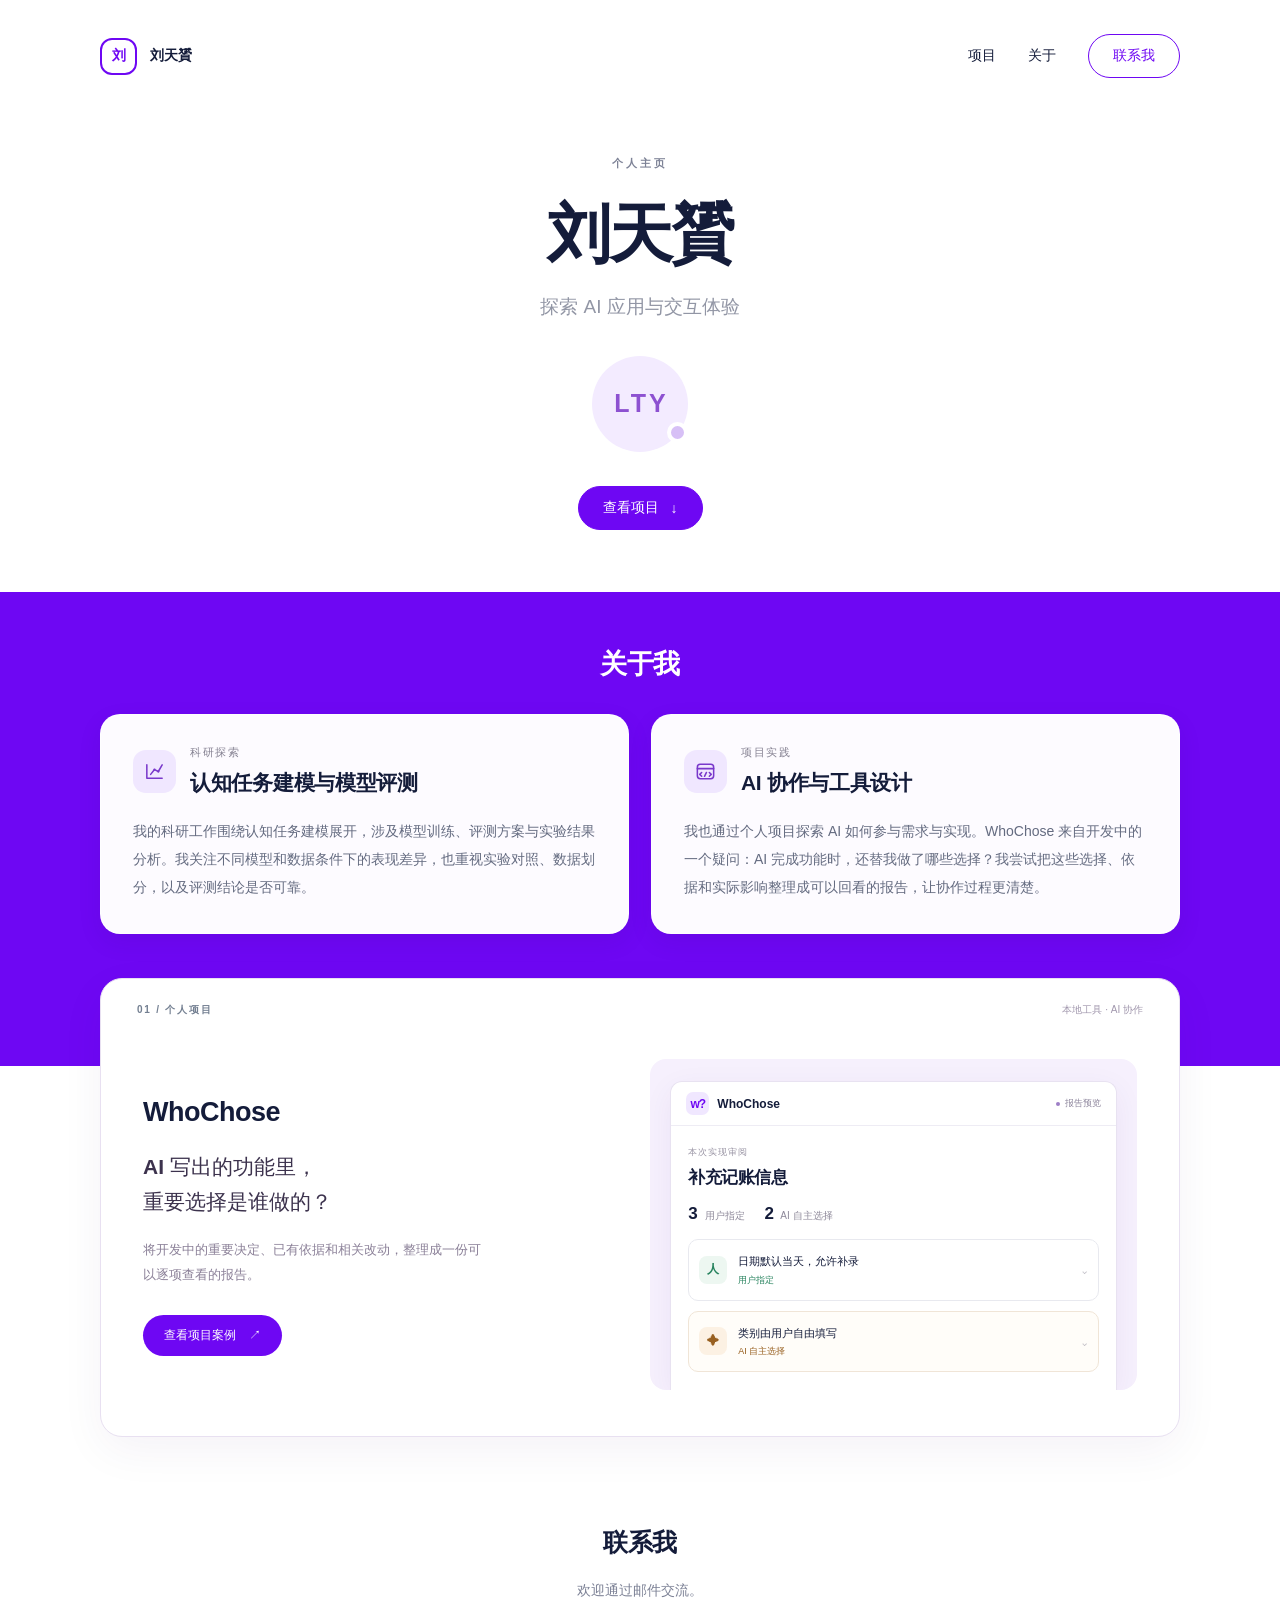
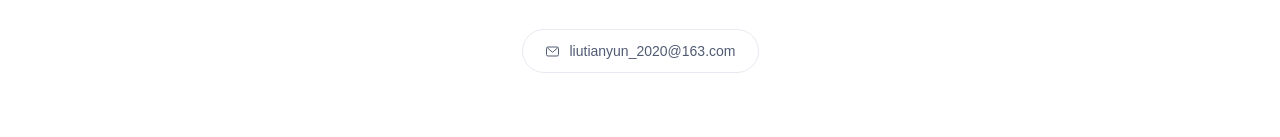
==== commit ac0cd31d: "Simplify portfolio details and broaden AI introduction" ====
--- a/index.html
+++ b/index.html
@@ -1,7 +1,7 @@
 <!doctype html>
 <html lang="zh-CN"><head><meta charset="utf-8">
 <meta name="viewport" content="width=device-width,initial-scale=1">
-<meta name="description" content="刘天贇的个人项目与实践：探索 AI 协作与工具设计。">
+<meta name="description" content="刘天贇的个人项目与实践：探索 AI 应用与交互体验。">
 <meta name="theme-color" content="#6e07f3"><title>刘天贇｜个人项目与实践</title>
 <style>body{margin:0}[data-portfolio-view][hidden]{display:none!important}
 :root{ --purple:#6e07f3; --ink:#141c3a; --muted:#7d8296; --line:#e8eaf1; --soft:#f6f5fb; }
@@ -355,7 +355,7 @@
     <section class="hero shell" aria-labelledby="intro-title">
       <div class="eyebrow">个人主页</div>
       <h1 id="intro-title">刘天贇</h1>
-      <p class="hero-sub">探索 AI 协作与工具设计</p>
+      <p class="hero-sub">探索 AI 应用与交互体验</p>
       <div class="portrait" aria-hidden="true"><span class="portrait-initials">LTY</span></div>
       <div class="hero-actions"><a class="pill filled" href="#project">查看项目 <span aria-hidden="true">↓</span></a></div>
     </section>
@@ -385,7 +385,6 @@
           <div class="wc-feature-copy"><h2 class="wc-feature-name">WhoChose</h2><div class="wc-feature-heading">AI 写出的功能里，<br>重要选择是谁做的？</div><p>将开发中的重要决定、已有依据和相关改动，整理成一份可以逐项查看的报告。</p><div class="wc-actions"><a class="wc-btn wc-btn-primary" href="#case">查看项目案例 <span aria-hidden="true">↗</span></a></div></div>
           <div class="wc-feature-art" aria-label="WhoChose 真实报告内容预览"><div class="wc-preview"><div class="wc-preview-top"><span class="wc-preview-brand"><span class="wc-mini-mark">w?</span> WhoChose</span><span class="wc-live-dot">报告预览</span></div><div class="wc-preview-body"><div class="wc-preview-label">本次实现审阅</div><h2>补充记账信息</h2><div class="wc-preview-stats"><span><b>3</b> 用户指定</span><span><b>2</b> AI 自主选择</span></div><div class="wc-mini-choice"><span class="wc-source-icon wc-user">人</span><div><strong>日期默认当天，允许补录</strong><small>用户指定</small></div><span>⌄</span></div><div class="wc-mini-choice wc-mini-choice-ai"><span class="wc-source-icon wc-ai">✦</span><div><strong>类别由用户自由填写</strong><small>AI 自主选择</small></div><span>⌄</span></div></div></div></div>
         </div>
-        <div class="wc-feature-bottom"><div class="wc-meta-tags"><span>决定溯源</span><span>离线报告</span><span>可交互示例</span></div><span>从一次真实开发任务开始了解 ↗</span></div>
       </article>
     </section>
     <section class="contact" id="contact" aria-labelledby="contact-title">
@@ -396,7 +395,6 @@
       </div>
     </section>
   </main>
-  <footer class="shell"><span class="footer-mark"><span class="dot" aria-hidden="true"></span>刘天贇</span><span>个人项目与实践</span></footer>
 </div>
 <div class="wc-page" id="case" data-portfolio-view="case" hidden>
   <a class="wc-skip" href="#main">跳到正文</a>
@@ -736,4 +734,4 @@
   window.addEventListener('hashchange', route);
   route();
 })();
-</script></body></html>+</script></body></html>
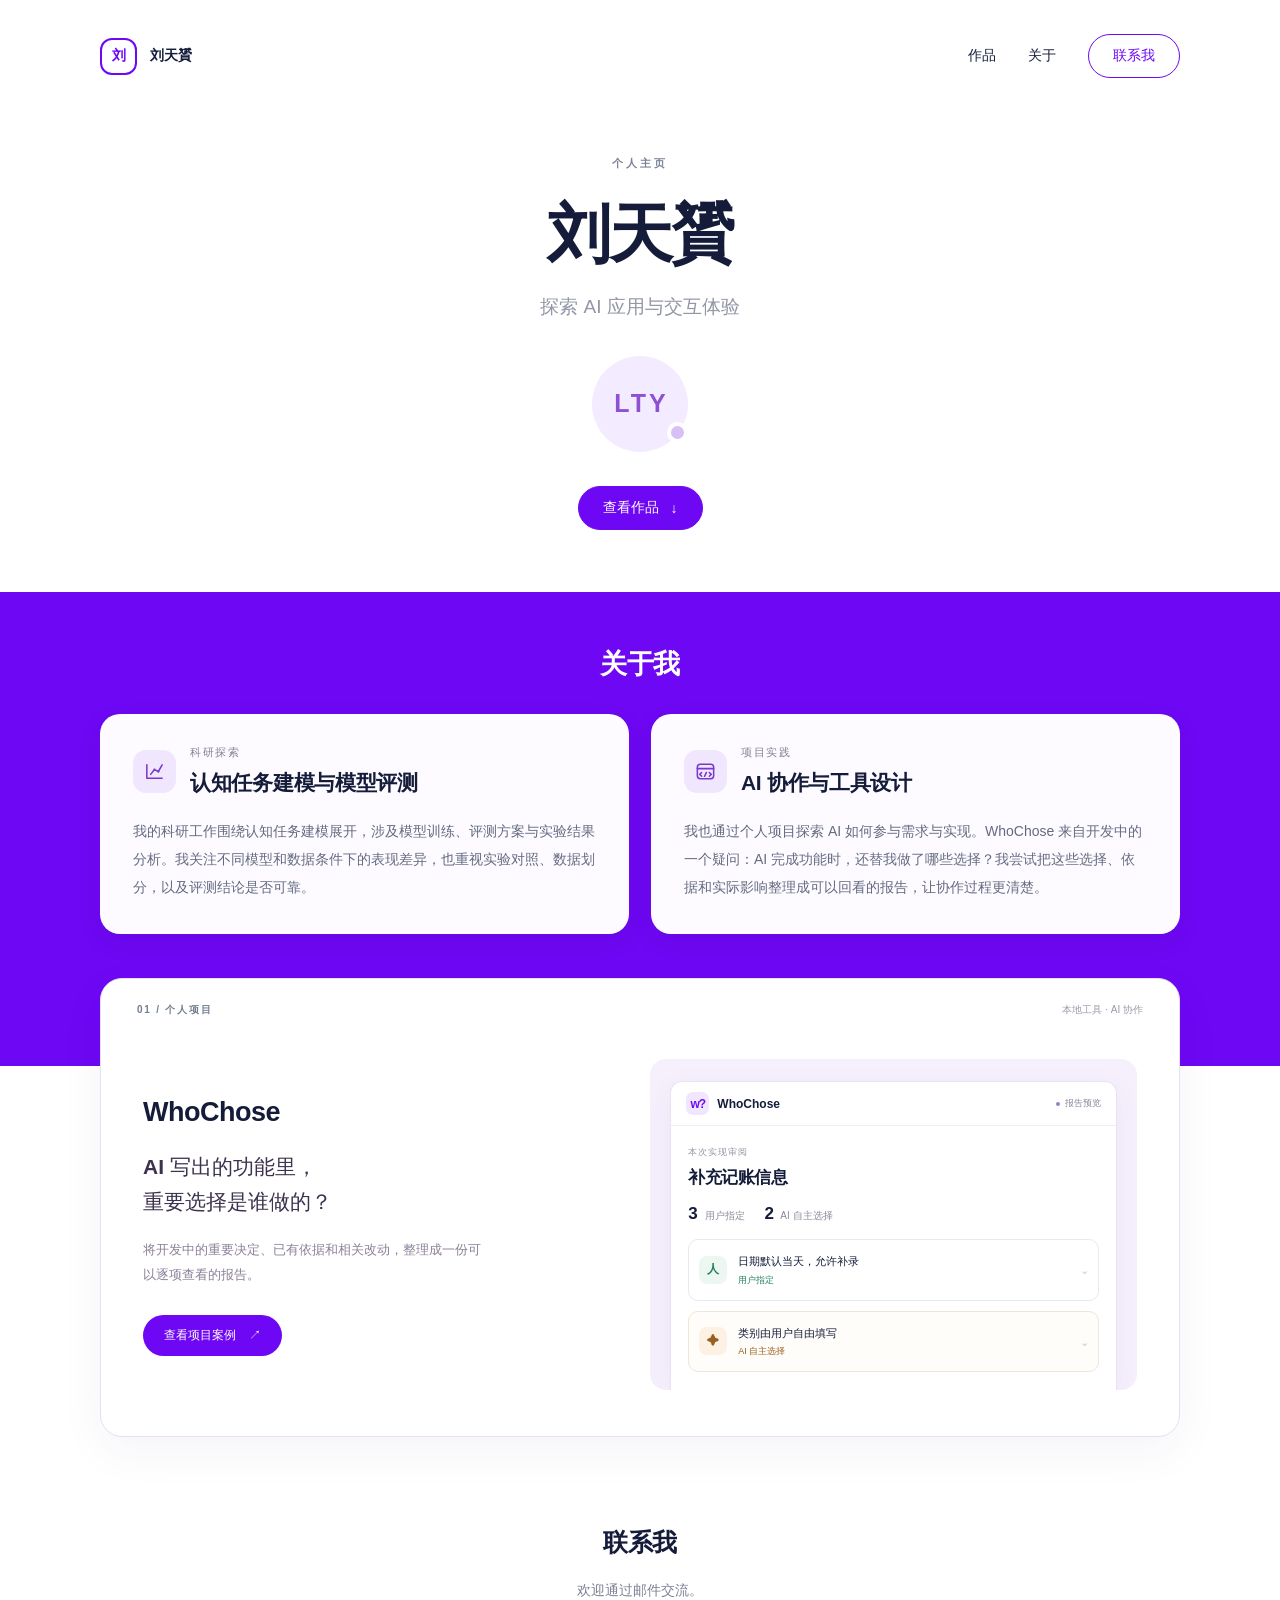
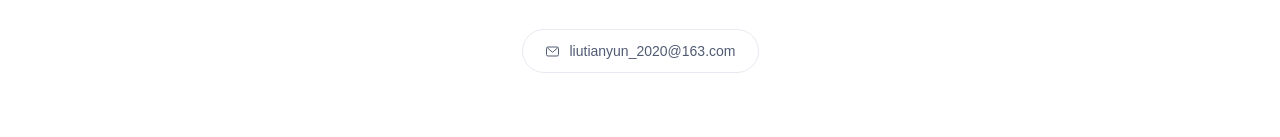
==== commit 42541bfd: "Rename personal site and use works navigation" ====
--- a/index.html
+++ b/index.html
@@ -1,8 +1,8 @@
 <!doctype html>
 <html lang="zh-CN"><head><meta charset="utf-8">
 <meta name="viewport" content="width=device-width,initial-scale=1">
-<meta name="description" content="刘天贇的个人项目与实践：探索 AI 应用与交互体验。">
-<meta name="theme-color" content="#6e07f3"><title>刘天贇｜个人项目与实践</title>
+<meta name="description" content="刘天贇的个人网站：探索 AI 应用与交互体验。">
+<meta name="theme-color" content="#6e07f3"><title>刘天贇的个人网站</title>
 <style>body{margin:0}[data-portfolio-view][hidden]{display:none!important}
 :root{ --purple:#6e07f3; --ink:#141c3a; --muted:#7d8296; --line:#e8eaf1; --soft:#f6f5fb; }
 .portfolio-home *{ box-sizing:border-box; }
@@ -349,7 +349,7 @@
       <span class="mark" aria-hidden="true">刘</span>
       <span>刘天贇</span>
     </a>
-    <nav aria-label="主导航"><a href="#project">项目</a><a class="about-nav" href="#about">关于</a><a class="pill" href="#contact">联系我</a></nav>
+    <nav aria-label="主导航"><a href="#project">作品</a><a class="about-nav" href="#about">关于</a><a class="pill" href="#contact">联系我</a></nav>
   </header>
   <main id="home">
     <section class="hero shell" aria-labelledby="intro-title">
@@ -357,7 +357,7 @@
       <h1 id="intro-title">刘天贇</h1>
       <p class="hero-sub">探索 AI 应用与交互体验</p>
       <div class="portrait" aria-hidden="true"><span class="portrait-initials">LTY</span></div>
-      <div class="hero-actions"><a class="pill filled" href="#project">查看项目 <span aria-hidden="true">↓</span></a></div>
+      <div class="hero-actions"><a class="pill filled" href="#project">查看作品 <span aria-hidden="true">↓</span></a></div>
     </section>
     <section class="about-band" id="about" aria-labelledby="about-title">
       <h2 id="about-title">关于我</h2>
@@ -723,7 +723,7 @@
     const showHome = homeAnchors.has(anchor);
     home.hidden = !showHome;
     project.hidden = showHome;
-    document.title = showHome ? '刘天贇｜个人项目与实践' : 'WhoChose｜刘天贇的个人项目';
+    document.title = showHome ? '刘天贇的个人网站' : 'WhoChose｜刘天贇的个人项目';
     requestAnimationFrame(() => {
       const destination = document.getElementById(anchor);
       if (destination && !destination.closest('[data-portfolio-view][hidden]')) {
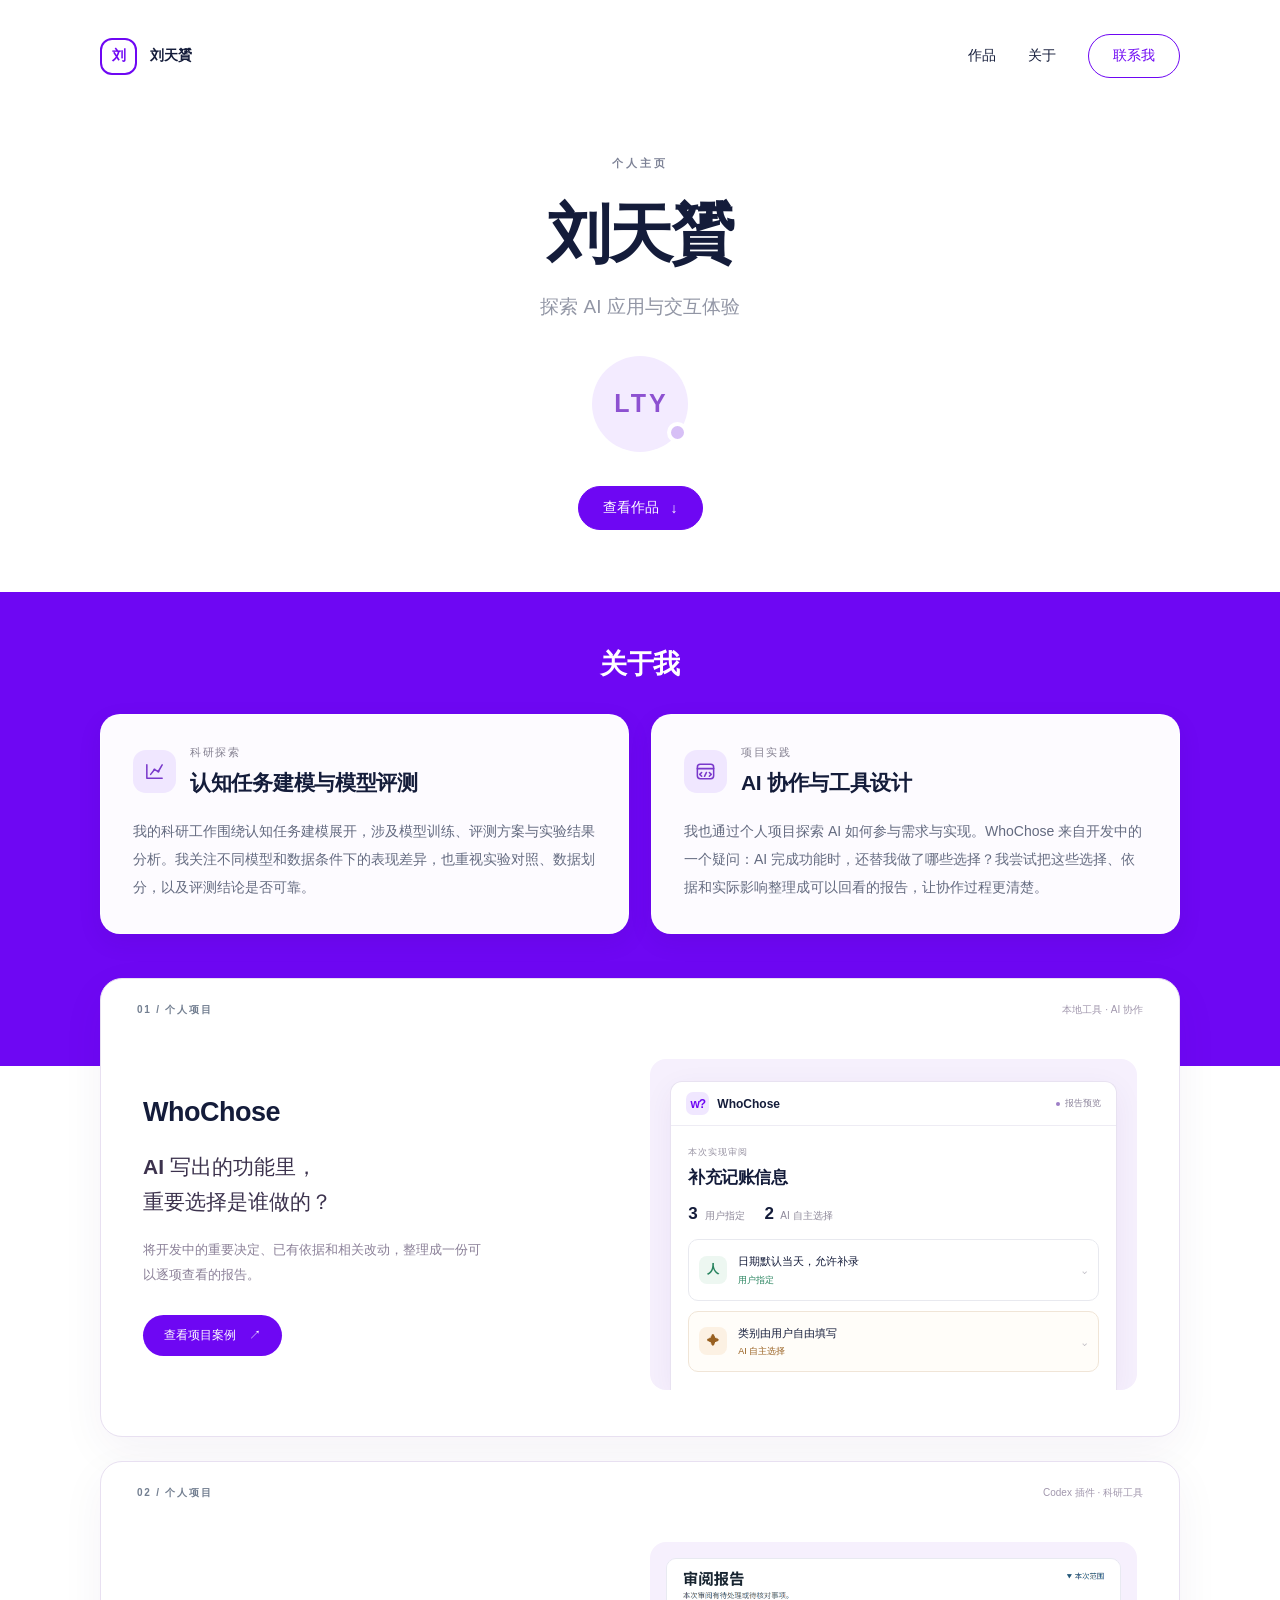
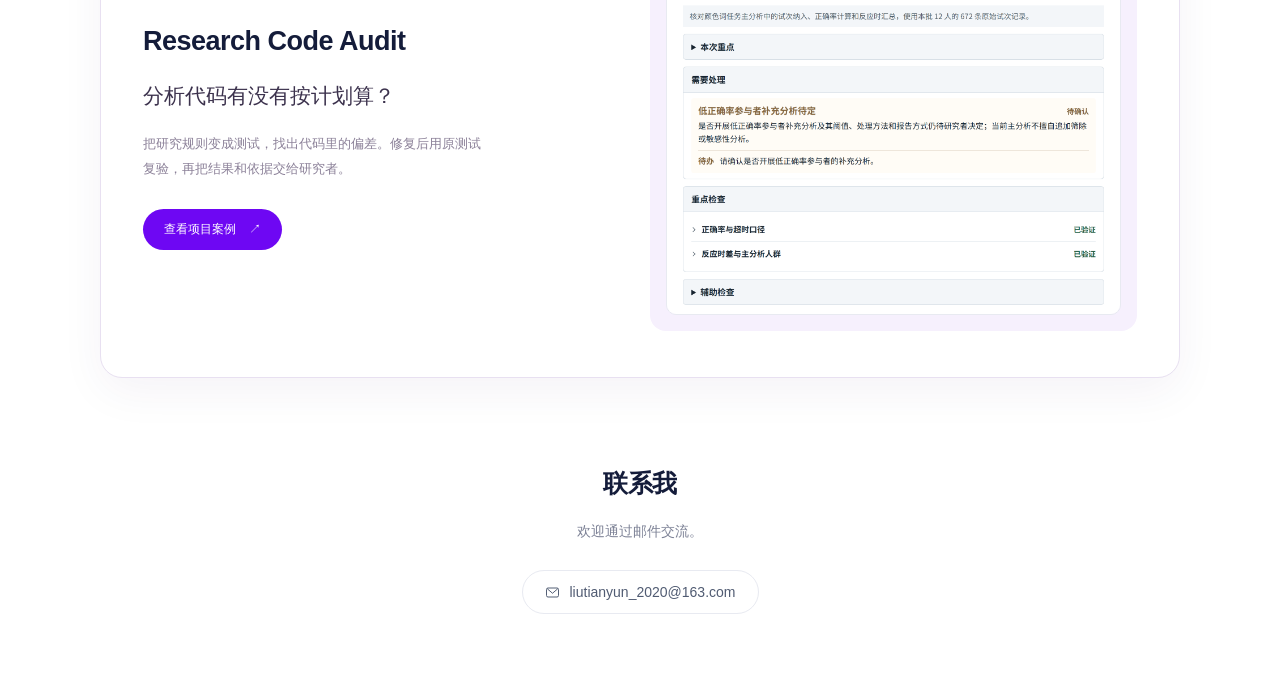
==== commit 293a2996: "Add Research Code Audit case and current report captures" ====
--- a/index.html
+++ b/index.html
@@ -342,6 +342,9 @@
 @media(prefers-reduced-motion:reduce){.wc-page{scroll-behavior:auto}.wc-btn,.wc-chevron,.wc-summary-plus{transition:none}.wc-decision-details{animation:none}}
 @media(max-width:760px){.wc-prose{font-size:14px}.wc-detail-body{font-size:13px}.wc-decision-copy strong{font-size:13px}.wc-decision-meta{font-size:10px}.wc-filter{font-size:11px!important;min-height:40px}.wc-view-button{min-height:42px}.wc-request p,.wc-ordinary-detail{font-size:13px}}
 
+.audit-feature {margin-top:24px}
+.audit-feature-art {align-items:center;justify-content:center;padding:16px}
+.audit-feature-art img {display:block;width:100%;height:auto;border:1px solid #e8eaf1;border-radius:10px}
 </style></head><body>
 <div class="portfolio-home" data-portfolio-view="home">
   <header class="header shell">
@@ -384,6 +387,20 @@
         <div class="wc-feature-body">
           <div class="wc-feature-copy"><h2 class="wc-feature-name">WhoChose</h2><div class="wc-feature-heading">AI 写出的功能里，<br>重要选择是谁做的？</div><p>将开发中的重要决定、已有依据和相关改动，整理成一份可以逐项查看的报告。</p><div class="wc-actions"><a class="wc-btn wc-btn-primary" href="#case">查看项目案例 <span aria-hidden="true">↗</span></a></div></div>
           <div class="wc-feature-art" aria-label="WhoChose 真实报告内容预览"><div class="wc-preview"><div class="wc-preview-top"><span class="wc-preview-brand"><span class="wc-mini-mark">w?</span> WhoChose</span><span class="wc-live-dot">报告预览</span></div><div class="wc-preview-body"><div class="wc-preview-label">本次实现审阅</div><h2>补充记账信息</h2><div class="wc-preview-stats"><span><b>3</b> 用户指定</span><span><b>2</b> AI 自主选择</span></div><div class="wc-mini-choice"><span class="wc-source-icon wc-user">人</span><div><strong>日期默认当天，允许补录</strong><small>用户指定</small></div><span>⌄</span></div><div class="wc-mini-choice wc-mini-choice-ai"><span class="wc-source-icon wc-ai">✦</span><div><strong>类别由用户自由填写</strong><small>AI 自主选择</small></div><span>⌄</span></div></div></div></div>
+        </div>
+      </article>
+      <article class="wc-feature audit-feature">
+        <div class="wc-feature-top"><p class="wc-kicker">02 / 个人项目</p><span class="wc-feature-type">Codex 插件 · 科研工具</span></div>
+        <div class="wc-feature-body">
+          <div class="wc-feature-copy">
+            <h2 class="wc-feature-name">Research Code Audit</h2>
+            <div class="wc-feature-heading">分析代码有没有按计划算？</div>
+            <p>把研究规则变成测试，找出代码里的偏差。修复后用原测试复验，再把结果和依据交给研究者。</p>
+            <div class="wc-actions"><a class="wc-btn wc-btn-primary" href="research-code-audit.html">查看项目案例 <span aria-hidden="true">↗</span></a></div>
+          </div>
+          <div class="wc-feature-art audit-feature-art">
+            <img src="assets/audit-report.webp" width="1600" height="1254" loading="lazy" alt="科研代码审阅报告，展示待确认事项和按优先级排列的检查。">
+          </div>
         </div>
       </article>
     </section>
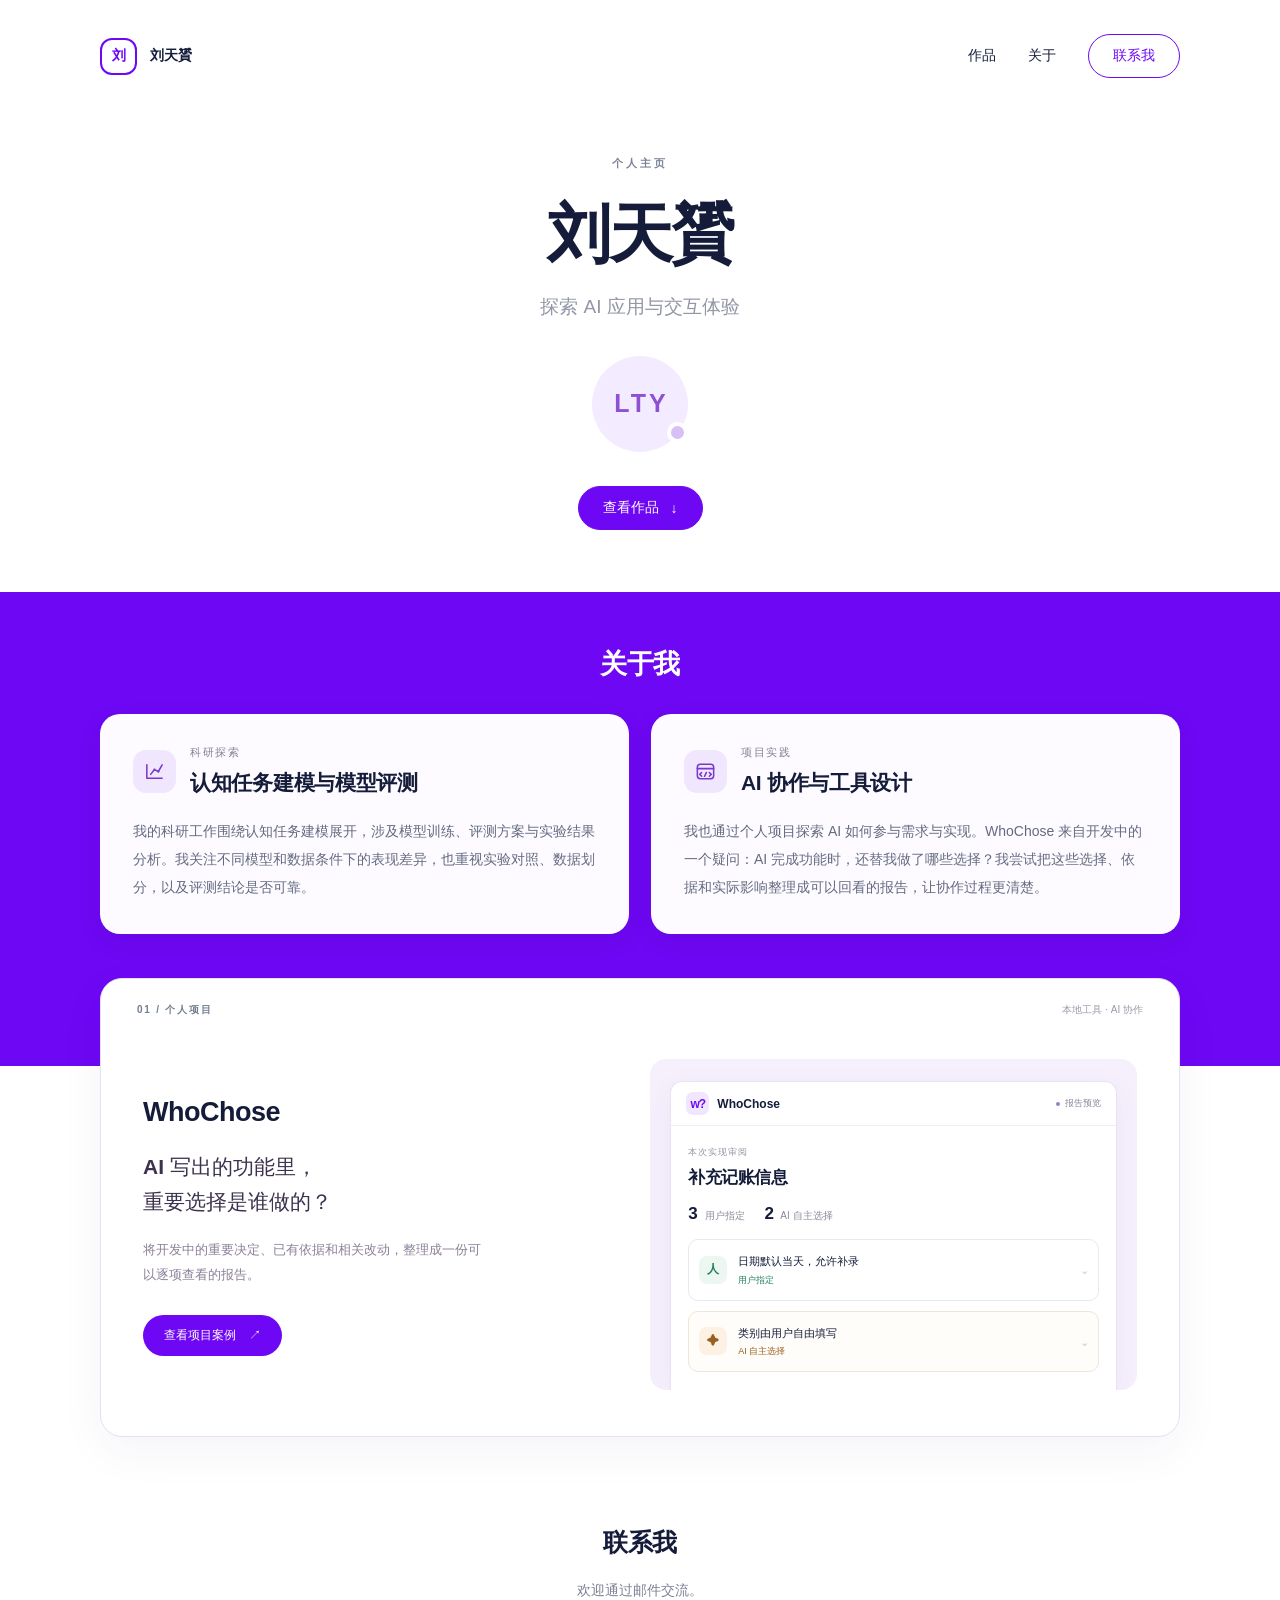
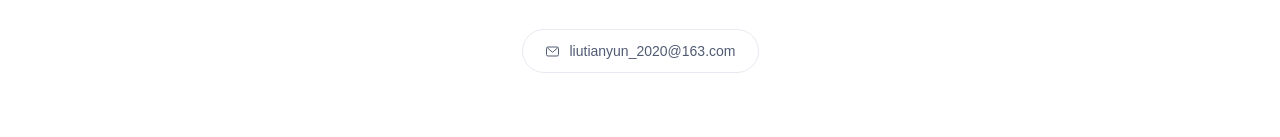
==== commit fbb36328: "Revert Research Code Audit portfolio publication" ====
--- a/index.html
+++ b/index.html
@@ -342,9 +342,6 @@
 @media(prefers-reduced-motion:reduce){.wc-page{scroll-behavior:auto}.wc-btn,.wc-chevron,.wc-summary-plus{transition:none}.wc-decision-details{animation:none}}
 @media(max-width:760px){.wc-prose{font-size:14px}.wc-detail-body{font-size:13px}.wc-decision-copy strong{font-size:13px}.wc-decision-meta{font-size:10px}.wc-filter{font-size:11px!important;min-height:40px}.wc-view-button{min-height:42px}.wc-request p,.wc-ordinary-detail{font-size:13px}}
 
-.audit-feature {margin-top:24px}
-.audit-feature-art {align-items:center;justify-content:center;padding:16px}
-.audit-feature-art img {display:block;width:100%;height:auto;border:1px solid #e8eaf1;border-radius:10px}
 </style></head><body>
 <div class="portfolio-home" data-portfolio-view="home">
   <header class="header shell">
@@ -387,20 +384,6 @@
         <div class="wc-feature-body">
           <div class="wc-feature-copy"><h2 class="wc-feature-name">WhoChose</h2><div class="wc-feature-heading">AI 写出的功能里，<br>重要选择是谁做的？</div><p>将开发中的重要决定、已有依据和相关改动，整理成一份可以逐项查看的报告。</p><div class="wc-actions"><a class="wc-btn wc-btn-primary" href="#case">查看项目案例 <span aria-hidden="true">↗</span></a></div></div>
           <div class="wc-feature-art" aria-label="WhoChose 真实报告内容预览"><div class="wc-preview"><div class="wc-preview-top"><span class="wc-preview-brand"><span class="wc-mini-mark">w?</span> WhoChose</span><span class="wc-live-dot">报告预览</span></div><div class="wc-preview-body"><div class="wc-preview-label">本次实现审阅</div><h2>补充记账信息</h2><div class="wc-preview-stats"><span><b>3</b> 用户指定</span><span><b>2</b> AI 自主选择</span></div><div class="wc-mini-choice"><span class="wc-source-icon wc-user">人</span><div><strong>日期默认当天，允许补录</strong><small>用户指定</small></div><span>⌄</span></div><div class="wc-mini-choice wc-mini-choice-ai"><span class="wc-source-icon wc-ai">✦</span><div><strong>类别由用户自由填写</strong><small>AI 自主选择</small></div><span>⌄</span></div></div></div></div>
-        </div>
-      </article>
-      <article class="wc-feature audit-feature">
-        <div class="wc-feature-top"><p class="wc-kicker">02 / 个人项目</p><span class="wc-feature-type">Codex 插件 · 科研工具</span></div>
-        <div class="wc-feature-body">
-          <div class="wc-feature-copy">
-            <h2 class="wc-feature-name">Research Code Audit</h2>
-            <div class="wc-feature-heading">分析代码有没有按计划算？</div>
-            <p>把研究规则变成测试，找出代码里的偏差。修复后用原测试复验，再把结果和依据交给研究者。</p>
-            <div class="wc-actions"><a class="wc-btn wc-btn-primary" href="research-code-audit.html">查看项目案例 <span aria-hidden="true">↗</span></a></div>
-          </div>
-          <div class="wc-feature-art audit-feature-art">
-            <img src="assets/audit-report.webp" width="1600" height="1254" loading="lazy" alt="科研代码审阅报告，展示待确认事项和按优先级排列的检查。">
-          </div>
         </div>
       </article>
     </section>
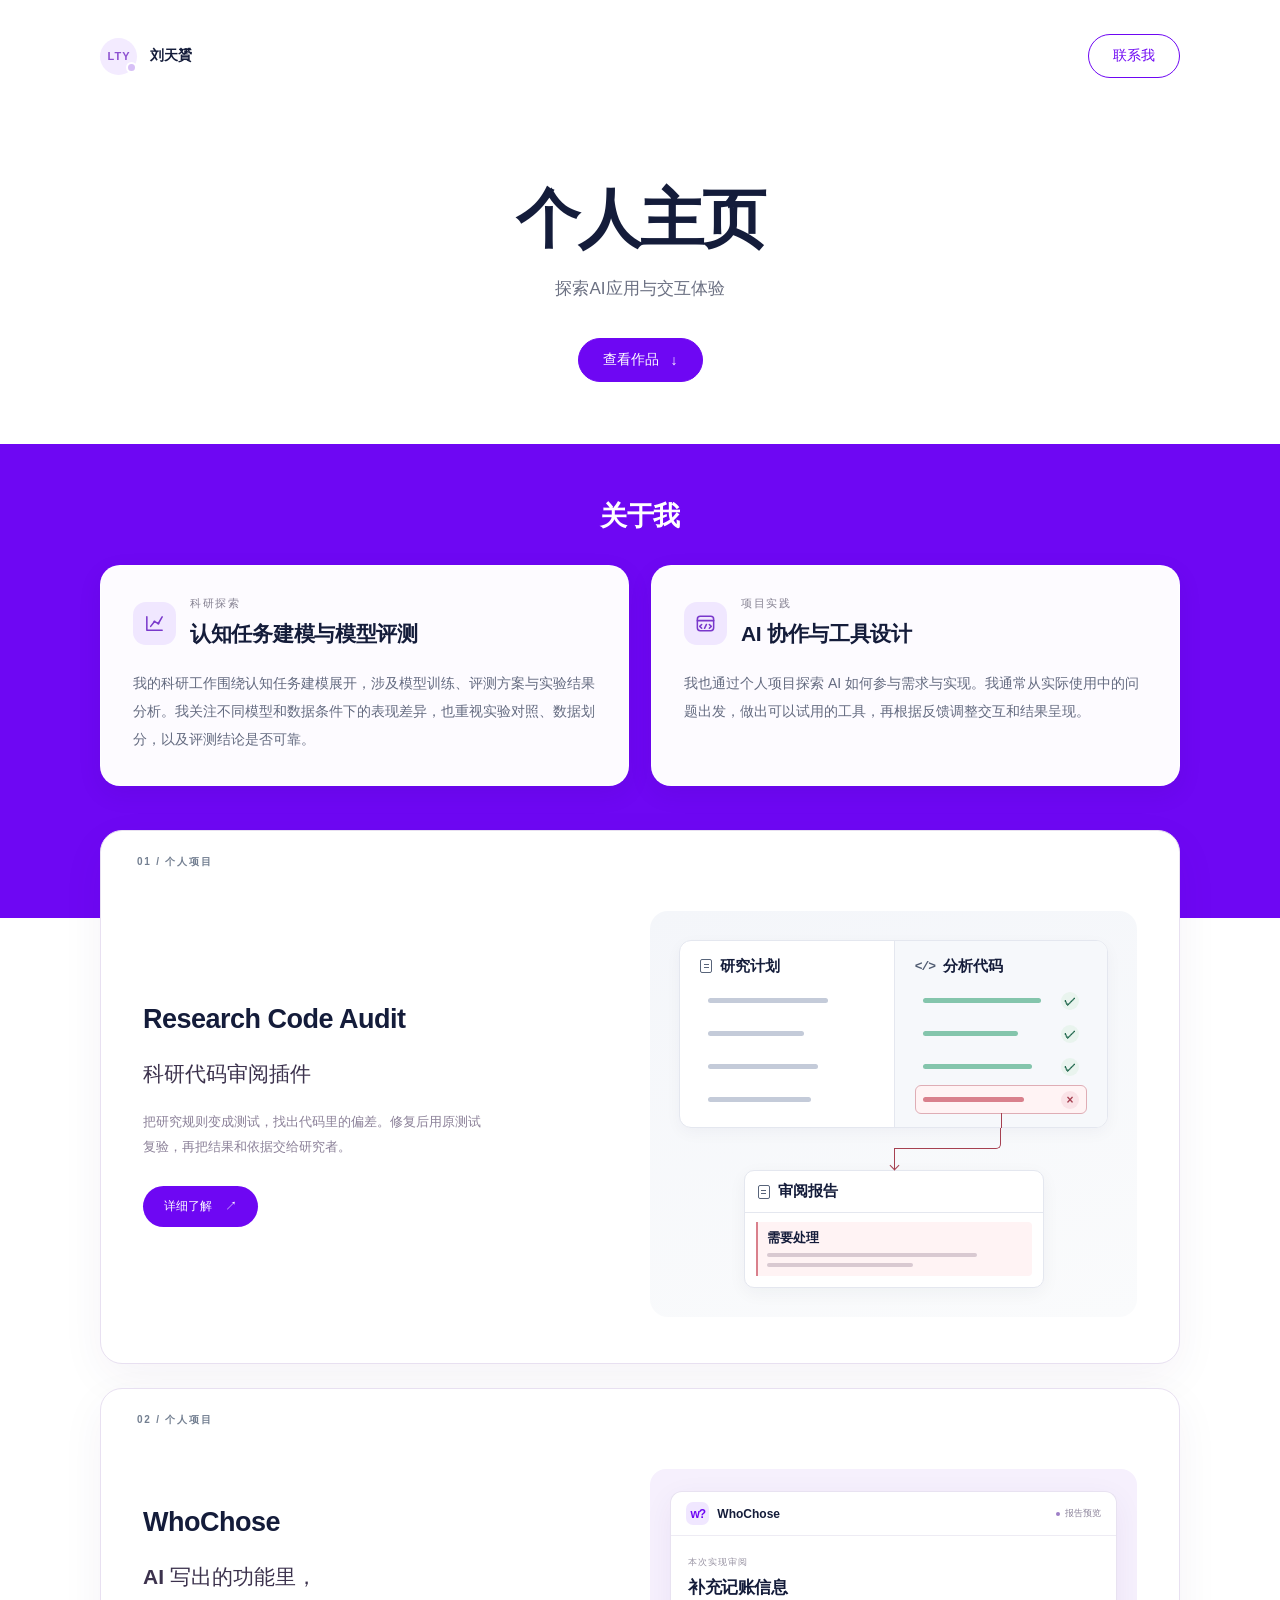
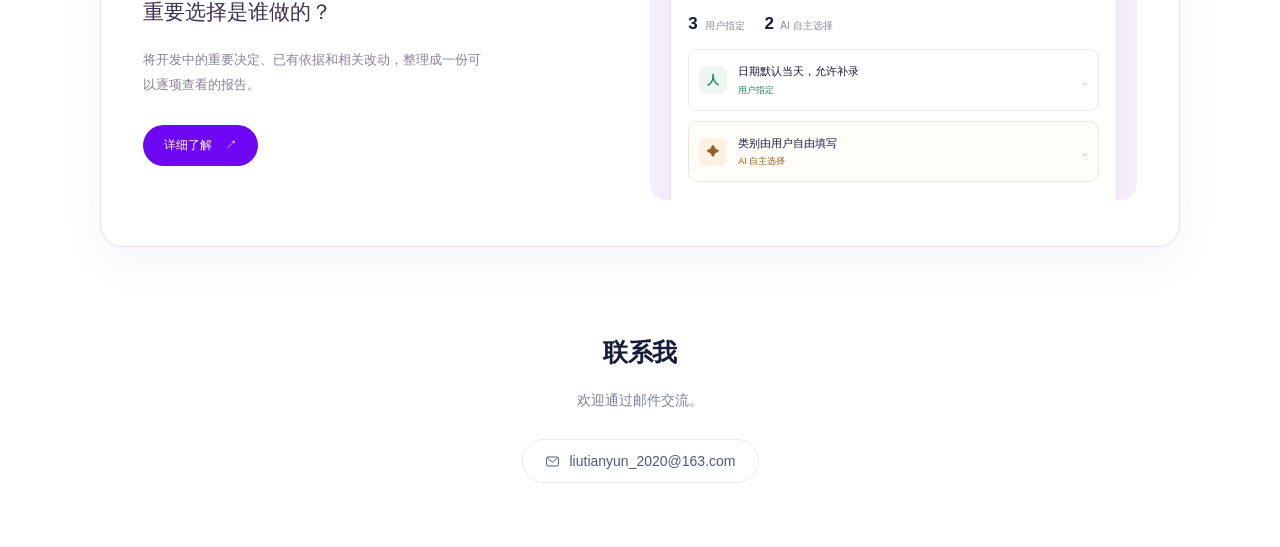
==== commit d155b095: "Publish Research Code Audit portfolio case study" ====
--- a/index.html
+++ b/index.html
@@ -3,6 +3,8 @@
 <meta name="viewport" content="width=device-width,initial-scale=1">
 <meta name="description" content="刘天贇的个人网站：探索 AI 应用与交互体验。">
 <meta name="theme-color" content="#6e07f3"><title>刘天贇的个人网站</title>
+<link rel="stylesheet" href="project-header.css">
+<link rel="stylesheet" href="research-audit-flow.css">
 <style>body{margin:0}[data-portfolio-view][hidden]{display:none!important}
 :root{ --purple:#6e07f3; --ink:#141c3a; --muted:#7d8296; --line:#e8eaf1; --soft:#f6f5fb; }
 .portfolio-home *{ box-sizing:border-box; }
@@ -14,8 +16,8 @@
 .portfolio-home .shell{ width:min(1080px,calc(100% - 64px)); margin-inline:auto; }
 .portfolio-home .header{ height:112px; display:flex; align-items:center; justify-content:space-between; }
 .portfolio-home .identity{ display:flex; align-items:center; gap:13px; font-size:14px; font-weight:600; }
-.portfolio-home .mark{ width:37px; height:37px; border:2px solid var(--purple); border-radius:12px; display:grid; place-items:center; color:var(--purple); }
-.portfolio-home .mark svg{ width:22px; height:22px; }
+.portfolio-home .mark{ width:37px; height:37px; flex:none; border-radius:50%; background:#f3ebff; display:grid; place-items:center; position:relative; color:#8d51d1; font-size:11px; font-weight:600; letter-spacing:1px; padding-left:1px; }
+.portfolio-home .mark::after{ content:""; width:7px; height:7px; background:#d7c0f6; border:2px solid #fff; border-radius:50%; position:absolute; right:0; bottom:2px; box-sizing:content-box; }
 .portfolio-home nav{ display:flex; align-items:center; gap:32px; font-size:14px; }
 .portfolio-home nav a:not(.pill):hover{ color:var(--purple); }
 .portfolio-home .pill{ display:inline-flex; align-items:center; justify-content:center; gap:12px; padding:12px 24px; border:1.5px solid var(--purple); color:var(--purple); border-radius:999px; font-size:14px; font-weight:500; transition:background .18s,color .18s,transform .18s; }
@@ -23,13 +25,8 @@
 .portfolio-home .pill.filled{ background:var(--purple); color:#fff; }
 .portfolio-home a.pill.filled:hover{ background:#5804c5; }
 .portfolio-home .hero{ text-align:center; padding:44px 0 62px; }
-.portfolio-home .eyebrow{ font-size:11px; letter-spacing:3px; color:var(--muted); font-weight:600; }
 .portfolio-home h1{ margin:25px 0 17px; font-size:clamp(42px,5vw,64px); line-height:1.2; font-weight:720; letter-spacing:-2px; }
-.portfolio-home .hero-sub{ margin:0; font-size:19px; line-height:1.8; color:#9296a5; font-weight:400; }
-.portfolio-home .portrait{ width:96px; height:96px; margin:32px auto 0; border-radius:50%; background:#f3ebff; display:grid; place-items:center; position:relative; }
-.portfolio-home .portrait-initials{ color:#8d51d1; font-size:25px; font-weight:600; letter-spacing:3px; padding-left:3px; }
-.portfolio-home .portrait svg{ width:76px; height:76px; color:#b789ef; }
-.portfolio-home .portrait::after{ content:""; width:13px; height:13px; background:#d7c0f6; border:4px solid #fff; border-radius:50%; position:absolute; right:0; bottom:9px; box-sizing:content-box; }
+.portfolio-home .hero-sub{ margin:0; font-size:clamp(14px,2vw,17px); line-height:1.7; color:#6b7082; }
 .portfolio-home .micro{ color:#969aab; font-size:11px; letter-spacing:1px; }
 .portfolio-home .hero-actions{ display:flex; justify-content:center; align-items:center; gap:14px; margin-top:34px; }
 .portfolio-home .text-link{ padding:13px 20px; font-size:14px; color:#60667b; }
@@ -85,16 +82,11 @@
 @media (max-width:680px){.portfolio-home .shell{ width:calc(100% - 36px); }
 .portfolio-home .header{ height:86px; }
 .portfolio-home .identity{ gap:9px; font-size:12px; }
-.portfolio-home .mark{ width:31px; height:31px; border-radius:10px; }
+.portfolio-home .mark{ width:31px; height:31px; font-size:10px; }
 .portfolio-home nav{ gap:18px; font-size:12px; }
 .portfolio-home nav .pill{ padding:9px 15px; font-size:12px; }
-.portfolio-home nav .about-nav{ display:none; }
 .portfolio-home .hero{ padding:42px 0 65px; }
 .portfolio-home h1{ letter-spacing:-1px; }
-.portfolio-home .hero-sub{ font-size:15px; }
-.portfolio-home .portrait{ width:84px; height:84px; margin-top:27px; }
-.portfolio-home .portrait-initials{ font-size:22px; }
-.portfolio-home .portrait svg{ width:65px; height:65px; }
 .portfolio-home .about-band{ padding:42px 18px 104px; }
 .portfolio-home .about-grid{ grid-template-columns:1fr; gap:16px; margin-top:25px; }
 .portfolio-home .about-card{ padding:24px; border-radius:16px; }
@@ -138,14 +130,9 @@
 .wc-page [hidden]{display:none!important}
 .wc-page [id]{scroll-margin-top:30px}
 .wc-wrap{width:min(1120px,calc(100% - 80px));margin-inline:auto}
-.wc-nav{display:flex;align-items:center;justify-content:space-between;height:100px;gap:24px}
-.wc-brand{display:flex;align-items:center;gap:12px;font-size:16px;font-weight:700;line-height:1.2}
 .wc-logo{display:inline-flex;align-items:center;justify-content:center;width:43px;height:43px;border:1.7px solid var(--wc-purple);border-radius:14px;color:var(--wc-purple);font-weight:750;font-size:25px;letter-spacing:-3px;font-family:"Segoe UI",sans-serif;flex-shrink:0}
 .wc-logo>span{font-size:18px;margin:0 3px 0 2px;transform:translateY(-3px)}
-.wc-brand-caption{display:block;margin-top:6px;font-size:10px;letter-spacing:1px;font-weight:400;color:#9094a3}
-.wc-nav nav{display:flex;align-items:center;gap:29px;font-size:13px;color:#686e81}
-.wc-nav nav a:hover,.wc-link:hover{color:var(--wc-purple)}
-.wc-nav .wc-nav-demo{border:1px solid #dfcdf7;border-radius:999px;padding:10px 18px;color:var(--wc-purple)}
+.wc-link:hover{color:var(--wc-purple)}
 .wc-skip{position:fixed;left:20px;top:14px;background:var(--wc-ink);color:white!important;border-radius:8px;z-index:10;clip-path:inset(50%);width:1px;height:1px;overflow:hidden;white-space:nowrap}
 .wc-skip:focus{clip-path:none;width:auto;height:auto;padding:12px 20px}
 .wc-kicker{display:flex;align-items:center;gap:10px;font-size:11px;font-weight:650;letter-spacing:1.8px;color:#737f91;margin-bottom:24px}
@@ -318,7 +305,6 @@
 .wc-feature{border:1px solid #e8e0f1;border-radius:22px;overflow:hidden;background:#fff;box-shadow:0 14px 45px rgba(59,26,101,.05)}
 .wc-feature-top{padding:24px 36px 0;display:flex;align-items:center;justify-content:space-between;gap:15px}
 .wc-feature-top .wc-kicker{margin:0;font-size:10px}
-.wc-feature-type{color:#a197ad;font-size:10px}
 .wc-feature-body{display:grid;grid-template-columns:.95fr 1fr;gap:45px;align-items:center;padding:42px 42px 46px}
 .wc-feature-name{font-size:37px;font-weight:700;letter-spacing:-1.5px;line-height:1.2;margin:0 0 17px!important;color:var(--wc-ink)}
 .wc-feature-heading{font-size:21px;font-weight:550;line-height:1.7;margin:0 0 17px;color:#3c324d;text-wrap:balance}
@@ -338,25 +324,24 @@
 .wc-feature-bottom .wc-meta-tags{margin:0;font-size:10px}
 @keyframes wc-enter{from{opacity:0;transform:translateY(-3px)}to{opacity:1;transform:translateY(0)}}
 @media(max-width:1000px){.wc-case-hero{gap:30px}.wc-hero-copy h1{font-size:36px}.wc-why-grid{gap:60px}.wc-orbit-two{width:360px;height:360px;right:-12px;top:-10px}.wc-orbit-one{width:300px;height:300px;right:12px;top:23px}.wc-hero-art{padding-left:0}.wc-float-bottom{left:-10px}.wc-feature-body{gap:25px;padding:35px 30px}.wc-feature-name{font-size:32px}.wc-feature-heading{font-size:18px}.wc-feature .wc-actions{gap:13px}.wc-feature .wc-btn{padding:11px 15px}}
-@media(max-width:760px){.wc-wrap{width:calc(100% - 40px)}.wc-nav{height:82px}.wc-nav nav{gap:18px;font-size:11px}.wc-nav nav>a:first-child,.wc-nav nav>a:nth-child(2){display:none}.wc-nav .wc-nav-demo{padding:8px 13px}.wc-logo{width:36px;height:36px;font-size:22px;border-radius:12px}.wc-brand{font-size:14px;gap:10px}.wc-brand-caption{font-size:9px}.wc-case-hero{grid-template-columns:1fr;gap:40px;padding-top:45px;padding-bottom:66px}.wc-hero-copy h1{font-size:clamp(31px,7vw,44px);letter-spacing:-1.3px;line-height:1.5}.wc-kicker{font-size:10px;margin-bottom:20px}.wc-lead{font-size:13px;max-width:480px}.wc-meta-tags{margin-top:25px}.wc-hero-art{width:100%;max-width:430px;margin-inline:auto;padding:20px 13px 15px}.wc-hero-art:before{inset:-8px 0}.wc-orbit-two{width:310px;height:310px;right:0;top:-10px}.wc-orbit-one{width:260px;height:260px;right:30px;top:14px}.wc-float-top{right:12px;top:-2px}.wc-float-bottom{left:0;bottom:-2px}.wc-preview{transform:rotate(-1.4deg)}.wc-float-label{font-size:10px;padding:7px 12px}.wc-why-section{padding:57px 0 50px}.wc-why-grid{grid-template-columns:1fr;gap:22px}.wc-section-title{font-size:28px;margin-bottom:22px;letter-spacing:-.8px}.wc-prose{font-size:13px}.wc-choice-map{max-width:480px;width:100%;margin-inline:auto}.wc-map-request p{font-size:17px}.wc-how-section{padding-top:58px;padding-bottom:55px}.wc-section-heading{display:block}.wc-section-aside{font-size:12px;margin-top:20px}.wc-section-aside br{display:none}.wc-process{grid-template-columns:1fr;gap:28px;margin-top:35px}.wc-process article{display:grid;grid-template-columns:37px 1fr;column-gap:16px}.wc-step-heading{grid-row:1/4;align-items:flex-start;margin:0;position:relative}.wc-step-line{position:absolute;top:42px;width:1px;bottom:-18px;left:16px;height:auto}.wc-step-end{display:none}.wc-process h3{font-size:17px;margin-top:1px;margin-bottom:8px}.wc-process p{font-size:12px;margin-bottom:10px}.wc-technical{margin-top:30px}.wc-technical-grid{grid-template-columns:1fr 1fr;gap:20px}.wc-demo-section{padding-top:55px;padding-bottom:35px}.wc-demo-heading .wc-section-title{font-size:25px;line-height:1.65}.wc-demo-heading .wc-section-title br{display:none}.wc-demo-heading>p:last-child{font-size:12px;max-width:300px;margin-inline:auto}.wc-demo-intro{margin-top:28px}.wc-demo-shortcut{font-size:10px!important;gap:7px}.wc-real-label{font-size:9px}.wc-app{border-radius:13px}.wc-app-titlebar{padding:15px}.wc-app-titlebar .wc-preview-brand{font-size:12px}.wc-app-subtitle,.wc-app-divider{display:none}.wc-readonly{font-size:9px}.wc-app-body{grid-template-columns:1fr}.wc-app-sidebar{padding:18px 16px 12px;border-right:0;border-bottom:1px solid #eee9f4}.wc-app-sidebar>.wc-small-label{display:none}.wc-app-feature{margin:0 0 13px;font-size:12px}.wc-app-views{grid-template-columns:1fr 1fr;gap:10px}.wc-app-legend{display:none}.wc-app-main{padding:18px 14px}.wc-app-content-heading h3{font-size:17px}.wc-request{margin-bottom:20px}.wc-request summary{font-size:10px;padding:11px 12px}.wc-request p{font-size:11px}.wc-filters{gap:2px;justify-content:space-between}.wc-filter{font-size:10px!important;padding:7px 8px;gap:4px}.wc-filter .wc-dot{width:4px;height:4px}.wc-decision-toggle{padding:15px 12px;gap:9px}.wc-source-icon{width:26px;height:26px;font-size:11px}.wc-decision-copy strong{font-size:12px}.wc-decision-meta{font-size:9px;gap:9px}.wc-decision-details{padding:17px 14px}.wc-detail-body{font-size:11px;line-height:2}.wc-evidence{padding:12px}.wc-app-limitation{padding:14px 15px}.wc-app-limitation p{font-size:9px}.wc-app-limitation strong{display:block;margin-bottom:3px}.wc-app-limitation .wc-info-icon{margin-top:2px}.wc-demo-provenance{font-size:9px;margin-top:15px}.wc-closing{padding-top:46px;padding-bottom:39px;gap:15px;flex-wrap:wrap}.wc-closing p{font-size:14px}.wc-closing .wc-link{font-size:11px;margin-top:10px;margin-left:51px}.wc-case-footer{font-size:9px;padding-bottom:20px}.wc-feature-top{padding:22px 23px 0}.wc-feature-type{font-size:9px}.wc-feature-body{grid-template-columns:1fr;padding:28px 24px 0;gap:28px}.wc-feature-name{font-size:33px}.wc-feature-heading{font-size:20px}.wc-feature-copy p{font-size:12px}.wc-feature-art{padding:20px 18px 0;min-height:300px;border-radius:13px 13px 0 0}.wc-feature-art .wc-preview{transform:rotate(-1deg);transform-origin:bottom left}.wc-feature-bottom{padding:17px 23px}.wc-feature-bottom>span{display:none}.wc-feature{border-radius:17px}}
+@media(max-width:760px){.wc-wrap{width:calc(100% - 40px)}.wc-logo{width:36px;height:36px;font-size:22px;border-radius:12px}.wc-case-hero{grid-template-columns:1fr;gap:40px;padding-top:45px;padding-bottom:66px}.wc-hero-copy h1{font-size:clamp(31px,7vw,44px);letter-spacing:-1.3px;line-height:1.5}.wc-kicker{font-size:10px;margin-bottom:20px}.wc-lead{font-size:13px;max-width:480px}.wc-meta-tags{margin-top:25px}.wc-hero-art{width:100%;max-width:430px;margin-inline:auto;padding:20px 13px 15px}.wc-hero-art:before{inset:-8px 0}.wc-orbit-two{width:310px;height:310px;right:0;top:-10px}.wc-orbit-one{width:260px;height:260px;right:30px;top:14px}.wc-float-top{right:12px;top:-2px}.wc-float-bottom{left:0;bottom:-2px}.wc-preview{transform:rotate(-1.4deg)}.wc-float-label{font-size:10px;padding:7px 12px}.wc-why-section{padding:57px 0 50px}.wc-why-grid{grid-template-columns:1fr;gap:22px}.wc-section-title{font-size:28px;margin-bottom:22px;letter-spacing:-.8px}.wc-prose{font-size:13px}.wc-choice-map{max-width:480px;width:100%;margin-inline:auto}.wc-map-request p{font-size:17px}.wc-how-section{padding-top:58px;padding-bottom:55px}.wc-section-heading{display:block}.wc-section-aside{font-size:12px;margin-top:20px}.wc-section-aside br{display:none}.wc-process{grid-template-columns:1fr;gap:28px;margin-top:35px}.wc-process article{display:grid;grid-template-columns:37px 1fr;column-gap:16px}.wc-step-heading{grid-row:1/4;align-items:flex-start;margin:0;position:relative}.wc-step-line{position:absolute;top:42px;width:1px;bottom:-18px;left:16px;height:auto}.wc-step-end{display:none}.wc-process h3{font-size:17px;margin-top:1px;margin-bottom:8px}.wc-process p{font-size:12px;margin-bottom:10px}.wc-technical{margin-top:30px}.wc-technical-grid{grid-template-columns:1fr 1fr;gap:20px}.wc-demo-section{padding-top:55px;padding-bottom:35px}.wc-demo-heading .wc-section-title{font-size:25px;line-height:1.65}.wc-demo-heading .wc-section-title br{display:none}.wc-demo-heading>p:last-child{font-size:12px;max-width:300px;margin-inline:auto}.wc-demo-intro{margin-top:28px}.wc-demo-shortcut{font-size:10px!important;gap:7px}.wc-real-label{font-size:9px}.wc-app{border-radius:13px}.wc-app-titlebar{padding:15px}.wc-app-titlebar .wc-preview-brand{font-size:12px}.wc-app-subtitle,.wc-app-divider{display:none}.wc-readonly{font-size:9px}.wc-app-body{grid-template-columns:1fr}.wc-app-sidebar{padding:18px 16px 12px;border-right:0;border-bottom:1px solid #eee9f4}.wc-app-sidebar>.wc-small-label{display:none}.wc-app-feature{margin:0 0 13px;font-size:12px}.wc-app-views{grid-template-columns:1fr 1fr;gap:10px}.wc-app-legend{display:none}.wc-app-main{padding:18px 14px}.wc-app-content-heading h3{font-size:17px}.wc-request{margin-bottom:20px}.wc-request summary{font-size:10px;padding:11px 12px}.wc-request p{font-size:11px}.wc-filters{gap:2px;justify-content:space-between}.wc-filter{font-size:10px!important;padding:7px 8px;gap:4px}.wc-filter .wc-dot{width:4px;height:4px}.wc-decision-toggle{padding:15px 12px;gap:9px}.wc-source-icon{width:26px;height:26px;font-size:11px}.wc-decision-copy strong{font-size:12px}.wc-decision-meta{font-size:9px;gap:9px}.wc-decision-details{padding:17px 14px}.wc-detail-body{font-size:11px;line-height:2}.wc-evidence{padding:12px}.wc-app-limitation{padding:14px 15px}.wc-app-limitation p{font-size:9px}.wc-app-limitation strong{display:block;margin-bottom:3px}.wc-app-limitation .wc-info-icon{margin-top:2px}.wc-demo-provenance{font-size:9px;margin-top:15px}.wc-closing{padding-top:46px;padding-bottom:39px;gap:15px;flex-wrap:wrap}.wc-closing p{font-size:14px}.wc-closing .wc-link{font-size:11px;margin-top:10px;margin-left:51px}.wc-case-footer{font-size:9px;padding-bottom:20px}.wc-feature-top{padding:22px 23px 0}.wc-feature-type{font-size:9px}.wc-feature-body{grid-template-columns:1fr;padding:28px 24px 0;gap:28px}.wc-feature-name{font-size:33px}.wc-feature-heading{font-size:20px}.wc-feature-copy p{font-size:12px}.wc-feature-art{padding:20px 18px 0;min-height:300px;border-radius:13px 13px 0 0}.wc-feature-art .wc-preview{transform:rotate(-1deg);transform-origin:bottom left}.wc-feature-bottom{padding:17px 23px}.wc-feature-bottom>span{display:none}.wc-feature{border-radius:17px}}
 @media(prefers-reduced-motion:reduce){.wc-page{scroll-behavior:auto}.wc-btn,.wc-chevron,.wc-summary-plus{transition:none}.wc-decision-details{animation:none}}
 @media(max-width:760px){.wc-prose{font-size:14px}.wc-detail-body{font-size:13px}.wc-decision-copy strong{font-size:13px}.wc-decision-meta{font-size:10px}.wc-filter{font-size:11px!important;min-height:40px}.wc-view-button{min-height:42px}.wc-request p,.wc-ordinary-detail{font-size:13px}}
 
+.wc-feature + .wc-feature {margin-top:24px}
 </style></head><body>
 <div class="portfolio-home" data-portfolio-view="home">
   <header class="header shell">
     <a class="identity" href="#home" aria-label="回到首页">
-      <span class="mark" aria-hidden="true">刘</span>
+      <span class="mark" aria-hidden="true">LTY</span>
       <span>刘天贇</span>
     </a>
-    <nav aria-label="主导航"><a href="#project">作品</a><a class="about-nav" href="#about">关于</a><a class="pill" href="#contact">联系我</a></nav>
+    <nav aria-label="主导航"><a class="pill" href="#contact">联系我</a></nav>
   </header>
   <main id="home">
     <section class="hero shell" aria-labelledby="intro-title">
-      <div class="eyebrow">个人主页</div>
-      <h1 id="intro-title">刘天贇</h1>
-      <p class="hero-sub">探索 AI 应用与交互体验</p>
-      <div class="portrait" aria-hidden="true"><span class="portrait-initials">LTY</span></div>
+      <h1 id="intro-title">个人主页</h1>
+      <p class="hero-sub">探索AI应用与交互体验</p>
       <div class="hero-actions"><a class="pill filled" href="#project">查看作品 <span aria-hidden="true">↓</span></a></div>
     </section>
     <section class="about-band" id="about" aria-labelledby="about-title">
@@ -374,15 +359,57 @@
             <span class="about-icon" aria-hidden="true"><svg viewBox="0 0 24 24" fill="none" stroke="currentColor" stroke-width="1.6" stroke-linecap="round" stroke-linejoin="round"><rect x="3.5" y="4.5" width="17" height="15" rx="3"/><path d="M3.5 9h17M8 13l-2 2 2 2m8-4 2 2-2 2m-5 0 2-4"/></svg></span>
             <div><span class="about-label">项目实践</span><h3 id="practice-title">AI 协作与工具设计</h3></div>
           </div>
-          <p>我也通过个人项目探索 AI 如何参与需求与实现。WhoChose 来自开发中的一个疑问：AI 完成功能时，还替我做了哪些选择？我尝试把这些选择、依据和实际影响整理成可以回看的报告，让协作过程更清楚。</p>
+          <p>我也通过个人项目探索 AI 如何参与需求与实现。我通常从实际使用中的问题出发，做出可以试用的工具，再根据反馈调整交互和结果呈现。</p>
         </article>
       </div>
     </section>
     <section class="projects shell" id="project" aria-label="项目展示">
+      <article class="wc-feature audit-feature">
+        <div class="wc-feature-top"><p class="wc-kicker">01 / 个人项目</p></div>
+        <div class="wc-feature-body">
+          <div class="wc-feature-copy">
+            <h2 class="wc-feature-name">Research Code Audit</h2>
+            <div class="wc-feature-heading">科研代码审阅插件</div>
+            <p>把研究规则变成测试，找出代码里的偏差。修复后用原测试复验，再把结果和依据交给研究者。</p>
+            <div class="wc-actions"><a class="wc-btn wc-btn-primary" href="research-code-audit.html">详细了解 <span aria-hidden="true">↗</span></a></div>
+          </div>
+          <figure class="audit-flow" role="img" aria-label="对照研究计划和分析代码。绿色对勾表示检查通过，红色叉号表示存在偏差，该项进入审阅报告。">
+            <div class="audit-comparison">
+              <div class="audit-input">
+                <p class="audit-visual-heading"><span class="audit-document"></span>研究计划</p>
+                <div class="audit-checks">
+                  <div class="audit-check"><span class="audit-bar"></span></div>
+                  <div class="audit-check"><span class="audit-bar"></span></div>
+                  <div class="audit-check"><span class="audit-bar"></span></div>
+                  <div class="audit-check"><span class="audit-bar"></span></div>
+                </div>
+              </div>
+              <div class="audit-input audit-input--code">
+                <p class="audit-visual-heading"><span class="audit-code-icon">&lt;/&gt;</span>分析代码</p>
+                <div class="audit-checks">
+                  <div class="audit-check audit-check--passed"><span class="audit-bar"></span><span class="audit-mark">✓</span></div>
+                  <div class="audit-check audit-check--passed"><span class="audit-bar"></span><span class="audit-mark">✓</span></div>
+                  <div class="audit-check audit-check--passed"><span class="audit-bar"></span><span class="audit-mark">✓</span></div>
+                  <div class="audit-check audit-check--failed"><span class="audit-bar"></span><span class="audit-mark">×</span></div>
+                </div>
+              </div>
+            </div>
+            <div class="audit-connector" aria-hidden="true"><span></span></div>
+            <figcaption class="audit-report-preview">
+              <p class="audit-visual-heading"><span class="audit-document"></span>审阅报告</p>
+              <div class="audit-report-finding">
+                <strong>需要处理</strong>
+                <span class="audit-bar"></span>
+                <span class="audit-bar"></span>
+              </div>
+            </figcaption>
+          </figure>
+        </div>
+      </article>
       <article class="wc-feature">
-        <div class="wc-feature-top"><p class="wc-kicker">01 / 个人项目</p><span class="wc-feature-type">本地工具 · AI 协作</span></div>
+        <div class="wc-feature-top"><p class="wc-kicker">02 / 个人项目</p></div>
         <div class="wc-feature-body">
-          <div class="wc-feature-copy"><h2 class="wc-feature-name">WhoChose</h2><div class="wc-feature-heading">AI 写出的功能里，<br>重要选择是谁做的？</div><p>将开发中的重要决定、已有依据和相关改动，整理成一份可以逐项查看的报告。</p><div class="wc-actions"><a class="wc-btn wc-btn-primary" href="#case">查看项目案例 <span aria-hidden="true">↗</span></a></div></div>
+          <div class="wc-feature-copy"><h2 class="wc-feature-name">WhoChose</h2><div class="wc-feature-heading">AI 写出的功能里，<br>重要选择是谁做的？</div><p>将开发中的重要决定、已有依据和相关改动，整理成一份可以逐项查看的报告。</p><div class="wc-actions"><a class="wc-btn wc-btn-primary" href="#case">详细了解 <span aria-hidden="true">↗</span></a></div></div>
           <div class="wc-feature-art" aria-label="WhoChose 真实报告内容预览"><div class="wc-preview"><div class="wc-preview-top"><span class="wc-preview-brand"><span class="wc-mini-mark">w?</span> WhoChose</span><span class="wc-live-dot">报告预览</span></div><div class="wc-preview-body"><div class="wc-preview-label">本次实现审阅</div><h2>补充记账信息</h2><div class="wc-preview-stats"><span><b>3</b> 用户指定</span><span><b>2</b> AI 自主选择</span></div><div class="wc-mini-choice"><span class="wc-source-icon wc-user">人</span><div><strong>日期默认当天，允许补录</strong><small>用户指定</small></div><span>⌄</span></div><div class="wc-mini-choice wc-mini-choice-ai"><span class="wc-source-icon wc-ai">✦</span><div><strong>类别由用户自由填写</strong><small>AI 自主选择</small></div><span>⌄</span></div></div></div></div>
         </div>
       </article>
@@ -398,8 +425,11 @@
 </div>
 <div class="wc-page" id="case" data-portfolio-view="case" hidden>
   <a class="wc-skip" href="#main">跳到正文</a>
-  <header class="wc-nav wc-wrap">
-    <a class="wc-brand" href="#project" aria-label="返回个人主页的项目部分"><span class="wc-logo" aria-hidden="true">w<span>?</span></span><span>WhoChose<span class="wc-brand-caption">项目案例</span></span></a>
+  <header class="project-header wc-wrap">
+    <a class="project-brand" href="#project" aria-label="WhoChose，返回作品">
+      <span class="project-mark project-mark--whochose" aria-hidden="true">w<span>?</span></span>
+      <span>WhoChose<span class="project-caption">项目介绍</span></span>
+    </a>
   </header>
   <main id="main">
     <section class="wc-case-hero wc-wrap" aria-labelledby="case-title">
@@ -478,7 +508,7 @@
     </section>
     <section class="wc-closing wc-wrap"><span class="wc-logo" aria-hidden="true">w<span>?</span></span><p>让重要的选择，<br><strong>留下一条可以回看的线索。</strong></p><a class="wc-link" href="#project">返回个人主页 <span aria-hidden="true">↗</span></a></section>
   </main>
-  <footer class="wc-case-footer wc-wrap"><span>WhoChose / 项目案例</span><a href="#main">回到顶部 ↑</a></footer>
+  <footer class="wc-case-footer wc-wrap"><span>WhoChose / 项目介绍</span><a href="#main">回到顶部 ↑</a></footer>
 </div>
 <noscript><style>[data-portfolio-view][hidden]{display:block!important}</style></noscript>
 <script>/* Choices come from the supplied report. AI design considerations were added retrospectively for this website. */
--- a/project-header.css
+++ b/project-header.css
@@ -0,0 +1,52 @@
+.project-header {
+  display: flex;
+  align-items: center;
+  height: 100px;
+}
+
+.project-header .project-brand {
+  display: inline-flex;
+  align-items: center;
+  gap: 12px;
+  min-height: 44px;
+  font-size: 16px;
+  font-weight: 700;
+  line-height: 1.2;
+  text-decoration: none;
+}
+
+.project-mark {
+  display: inline-flex;
+  flex-shrink: 0;
+  align-items: center;
+  justify-content: center;
+  width: 43px;
+  height: 43px;
+  border: 1.7px solid #6e07f3;
+  border-radius: 14px;
+  color: #6e07f3;
+  font: 750 25px/1 "Segoe UI", sans-serif;
+}
+
+.project-mark--whochose { letter-spacing: -3px; }
+.project-mark--whochose > span {
+  margin: 0 3px 0 2px;
+  font-size: 18px;
+  transform: translateY(-3px);
+}
+
+.project-caption {
+  display: block;
+  margin-top: 6px;
+  color: #707487;
+  font-size: 10px;
+  font-weight: 400;
+  letter-spacing: 1px;
+}
+
+@media (max-width: 760px) {
+  .project-header { height: 82px; }
+  .project-header .project-brand { gap: 10px; font-size: 14px; }
+  .project-mark { width: 36px; height: 36px; border-radius: 12px; font-size: 22px; }
+  .project-caption { font-size: 9px; }
+}
--- a/research-audit-flow.css
+++ b/research-audit-flow.css
@@ -0,0 +1,163 @@
+.audit-flow {
+  --audit-ink: #141c3a;
+  --audit-line: #e4e7ef;
+  --audit-sheet: #fff;
+  --audit-editor: #f6f8fb;
+  --audit-gray: #c4cbd9;
+  --audit-green: #23694f;
+  --audit-green-bar: #84c5ac;
+  --audit-red: #a64151;
+  --audit-red-bar: #d9808c;
+  --audit-red-tint: #fff3f4;
+  --audit-column-pad: clamp(10px, 1.8vw, 20px);
+  --audit-column-bottom: 13px;
+  min-width: 0;
+  margin: 0;
+  padding: clamp(12px, 2.8vw, 29px);
+  border-radius: 18px;
+  background: linear-gradient(165deg, #f4f6fa, #fafbfc);
+  color: var(--audit-ink);
+  font: 15px/1.5 Inter, "Segoe UI", "Microsoft YaHei", sans-serif;
+}
+
+.audit-comparison {
+  display: grid;
+  grid-template-columns: repeat(2, minmax(0, 1fr));
+  border: 1px solid var(--audit-line);
+  border-radius: 12px;
+  background: var(--audit-sheet);
+  box-shadow: 0 5px 16px #1524420a;
+}
+
+.audit-input { min-width: 0; padding: 14px var(--audit-column-pad) var(--audit-column-bottom); }
+.audit-input--code {
+  border-left: 1px solid var(--audit-line);
+  border-radius: 0 11px 11px 0;
+  background: var(--audit-editor);
+}
+
+.audit-flow .audit-visual-heading {
+  display: flex;
+  align-items: center;
+  gap: 8px;
+  margin: 0 0 9px;
+  color: var(--audit-ink);
+  font-size: 15px;
+  font-weight: 650;
+  white-space: nowrap;
+}
+
+.audit-document {
+  display: inline-grid;
+  flex: 0 0 12px;
+  height: 14px;
+  place-items: center;
+  border: 1px solid #58647a;
+  border-radius: 2px;
+  color: #58647a;
+}
+.audit-document::after {
+  width: 5px;
+  height: 1px;
+  margin-top: -3px;
+  background: currentColor;
+  box-shadow: 0 3px currentColor;
+  content: "";
+}
+.audit-code-icon { color: #505c72; font: 650 13px/1 Consolas, monospace; letter-spacing: -.08em; }
+
+.audit-checks { display: grid; gap: 4px; }
+.audit-check {
+  position: relative;
+  display: flex;
+  align-items: center;
+  justify-content: space-between;
+  gap: 7px;
+  min-height: 29px;
+  padding: 3px 7px;
+  border: 1px solid transparent;
+  border-radius: 6px;
+}
+.audit-bar { width: 76%; height: 5px; border-radius: 3px; background: var(--audit-gray); }
+.audit-check:nth-child(2) .audit-bar { width: 61%; }
+.audit-check:nth-child(3) .audit-bar { width: 70%; }
+.audit-check:nth-child(4) .audit-bar { width: 65%; }
+.audit-check--passed .audit-bar { background: var(--audit-green-bar); }
+
+.audit-mark {
+  display: grid;
+  flex: none;
+  place-items: center;
+  width: 18px;
+  height: 18px;
+  border-radius: 50%;
+  background: #e9f4ee;
+  color: var(--audit-green);
+  font-size: 12px;
+  font-weight: 700;
+  line-height: 1;
+}
+.audit-check--failed { z-index: 1; border-color: #dfadb5; background: var(--audit-red-tint); }
+.audit-check--failed .audit-bar { background: var(--audit-red-bar); }
+.audit-check--failed .audit-mark { background: #fae3e7; color: var(--audit-red); }
+.audit-check--failed::after {
+  position: absolute;
+  top: 100%;
+  left: 50%;
+  height: calc(var(--audit-column-bottom) + 2px);
+  border-left: 1px solid var(--audit-red);
+  content: "";
+}
+
+.audit-connector { position: relative; height: clamp(33px, 4vw, 42px); color: var(--audit-red); }
+.audit-connector::before {
+  position: absolute;
+  inset: 0 25% 50% 50%;
+  border-right: 1px solid currentColor;
+  border-bottom: 1px solid currentColor;
+  border-bottom-right-radius: 5px;
+  content: "";
+}
+.audit-connector::after {
+  position: absolute;
+  inset: 50% auto 0 50%;
+  border-left: 1px solid currentColor;
+  content: "";
+}
+.audit-connector span {
+  position: absolute;
+  bottom: 1px;
+  left: calc(50% - 3px);
+  width: 7px;
+  height: 7px;
+  border-right: 1px solid currentColor;
+  border-bottom: 1px solid currentColor;
+  transform: rotate(45deg);
+}
+
+.audit-report-preview {
+  width: min(100%, clamp(195px, 70%, 310px));
+  margin-inline: auto;
+  overflow: hidden;
+  border: 1px solid var(--audit-line);
+  border-radius: 10px;
+  background: var(--audit-sheet);
+  box-shadow: 0 5px 18px #1524420c;
+}
+.audit-flow .audit-report-preview .audit-visual-heading {
+  margin: 0;
+  padding: 9px 13px;
+  border-bottom: 1px solid var(--audit-line);
+}
+.audit-report-finding {
+  display: grid;
+  gap: 6px;
+  margin: 9px 11px 11px;
+  padding: 6px 9px 9px;
+  border-left: 2px solid var(--audit-red-bar);
+  border-radius: 0 4px 4px 0;
+  background: var(--audit-red-tint);
+}
+.audit-report-finding strong { font-size: 13px; font-weight: 650; }
+.audit-report-finding .audit-bar { width: 82%; height: 4px; background: #d9c9d1; }
+.audit-report-finding .audit-bar:last-child { width: 57%; }
